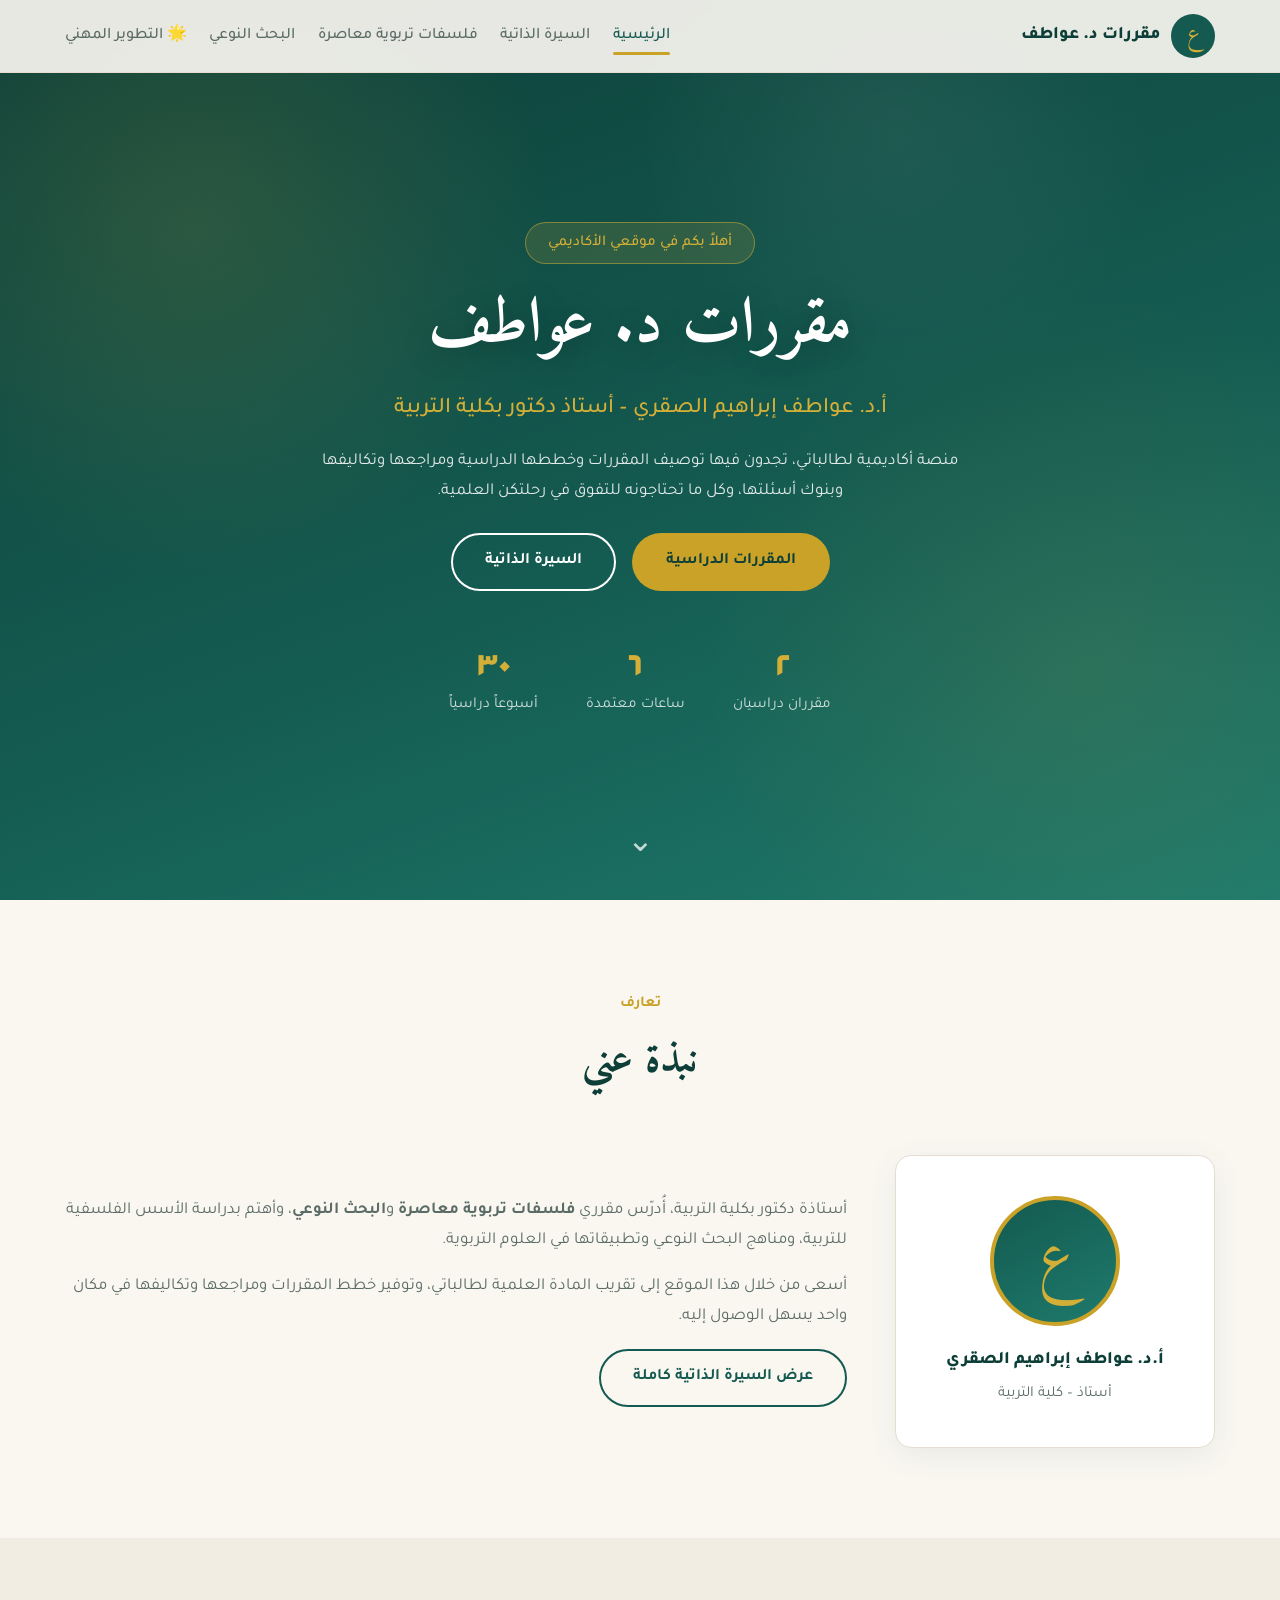
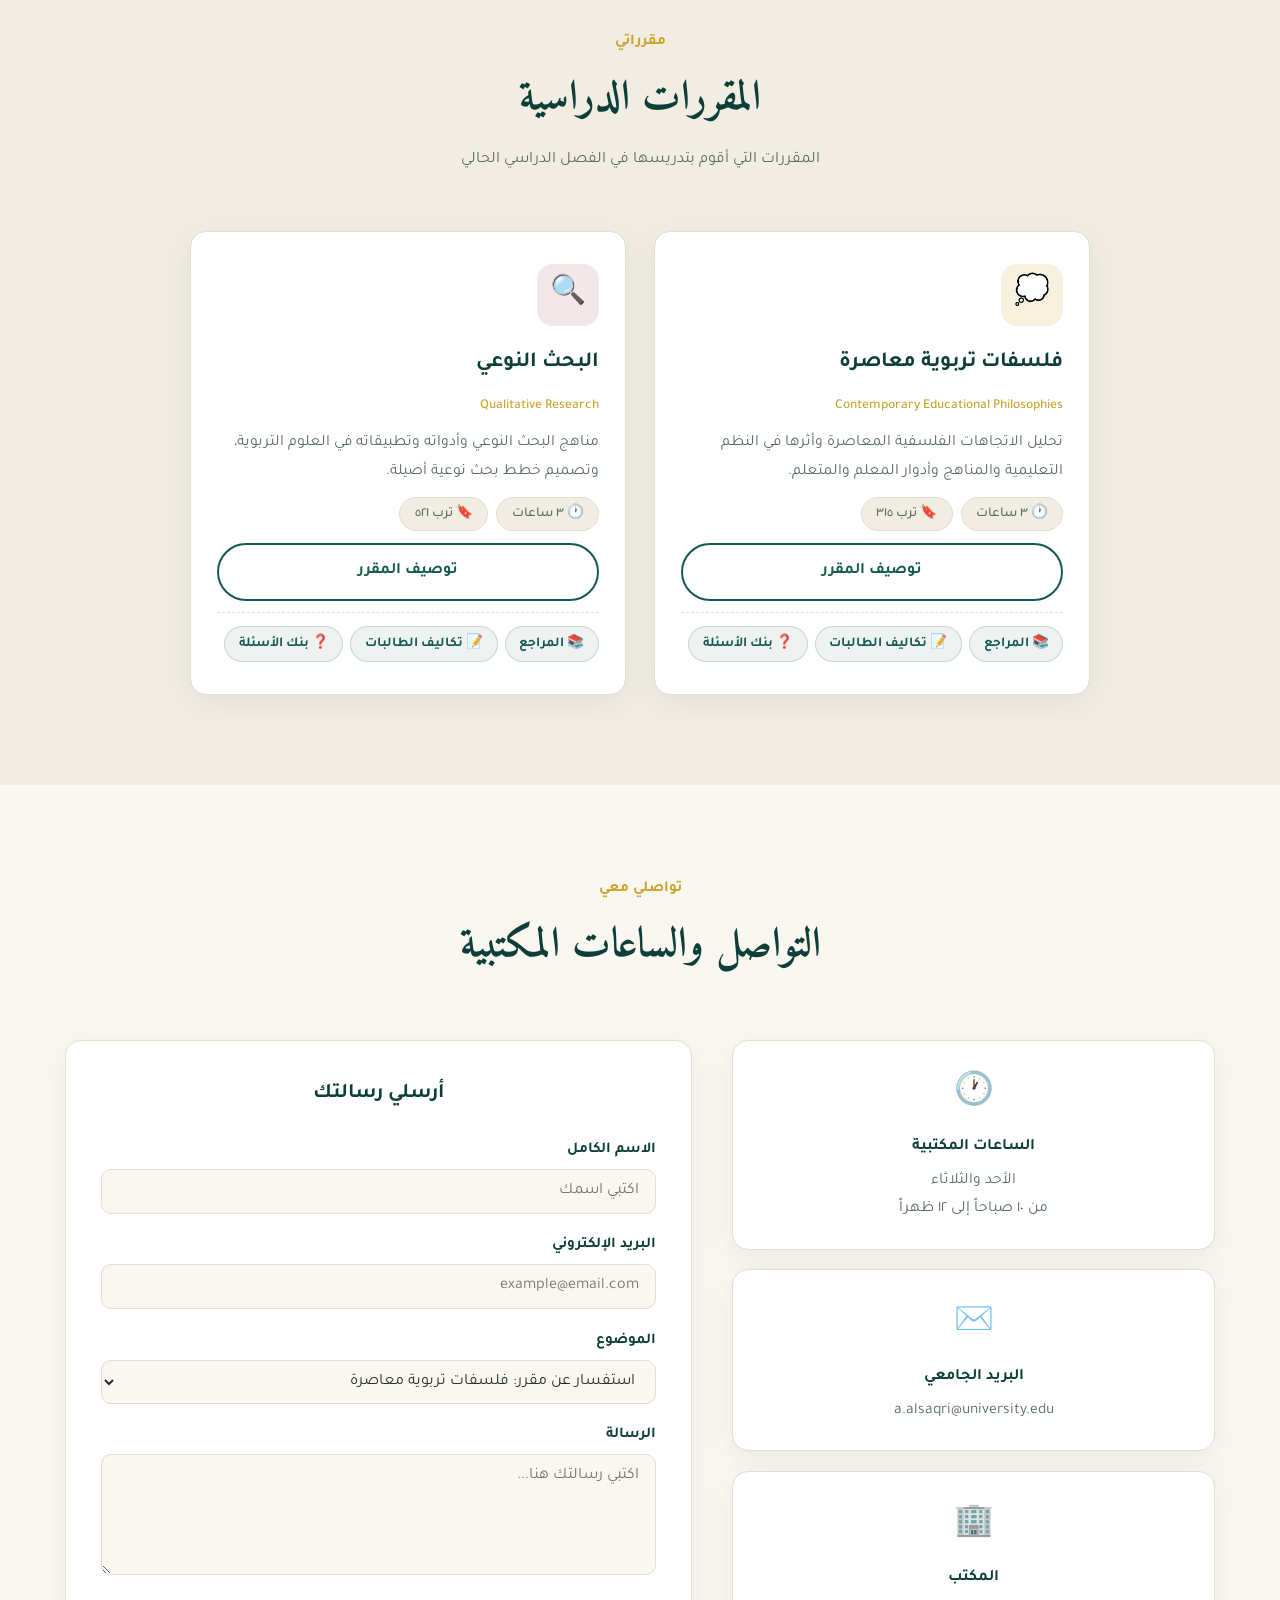
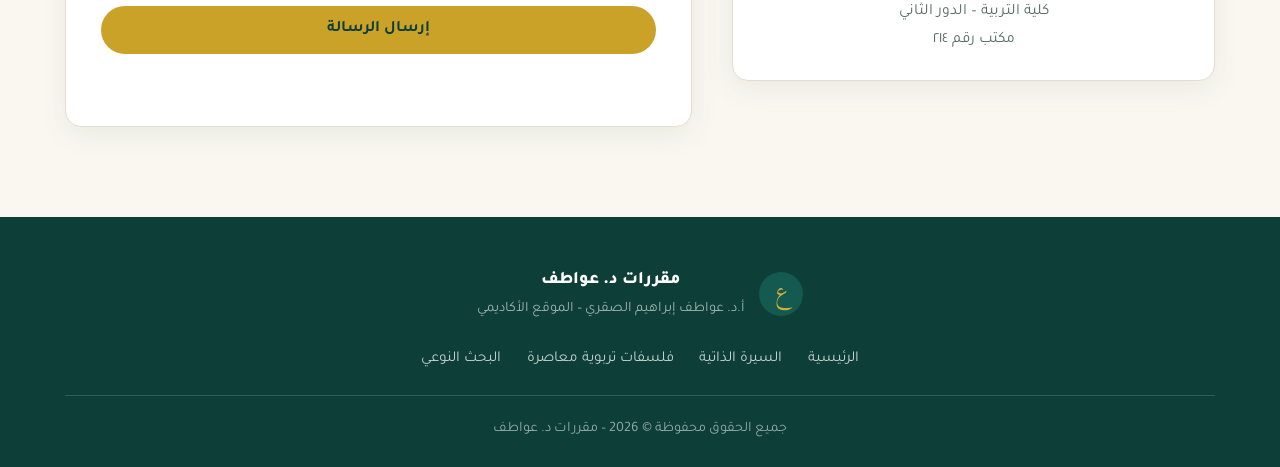
==== index.html @ 49cbda21 "Launch teacher professional development site" ====
<!DOCTYPE html>
<html lang="ar" dir="rtl">
<head>
  <meta charset="UTF-8" />
  <meta name="viewport" content="width=device-width, initial-scale=1.0" />
  <title>مقررات د. عواطف | الرئيسية</title>
  <meta name="description" content="موقع مقررات د. عواطف إبراهيم الصقري – فلسفات تربوية معاصرة والبحث النوعي: التوصيف، المراجع، تكاليف الطالبات، وبنوك الأسئلة." />
  <link rel="icon" href="data:image/svg+xml,<svg xmlns='http://www.w3.org/2000/svg' viewBox='0 0 100 100'><circle cx='50' cy='50' r='48' fill='%23145a50'/><text x='50' y='68' font-size='52' text-anchor='middle' fill='%23d4af37' font-family='serif'>ع</text></svg>" />
  <link rel="preconnect" href="https://fonts.googleapis.com" />
  <link rel="preconnect" href="https://fonts.gstatic.com" crossorigin />
  <link href="https://fonts.googleapis.com/css2?family=Tajawal:wght@400;500;700;800&family=Amiri:wght@700&display=swap" rel="stylesheet" />
  <link rel="stylesheet" href="css/style.css" />
</head>
<body>

  <!-- ===== شريط التنقل ===== -->
  <header class="navbar" id="navbar">
    <div class="container nav-inner">
      <a href="index.html" class="brand">
        <span class="brand-mark">ع</span>
        <span class="brand-text">مقررات د. عواطف</span>
      </a>
      <nav class="nav-links" id="navLinks">
        <a href="index.html" class="nav-link active">الرئيسية</a>
        <a href="cv.html" class="nav-link">السيرة الذاتية</a>
        <a href="philo.html" class="nav-link">فلسفات تربوية معاصرة</a>
        <a href="qual.html" class="nav-link">البحث النوعي</a>
        <a href="tadweer.html" class="nav-link">🌟 التطوير المهني</a>
      </nav>
      <button class="menu-toggle" id="menuToggle" aria-label="فتح القائمة">
        <span></span><span></span><span></span>
      </button>
    </div>
  </header>

  <!-- ===== الواجهة الرئيسية ===== -->
  <section class="hero" id="home">
    <div class="hero-pattern"></div>
    <div class="container hero-inner">
      <p class="hero-badge reveal">أهلاً بكم في موقعي الأكاديمي</p>
      <h1 class="hero-title reveal">مقررات د. عواطف</h1>
      <p class="hero-subtitle reveal">أ.د. عواطف إبراهيم الصقري – أستاذ دكتور بكلية التربية</p>
      <p class="hero-desc reveal">
        منصة أكاديمية لطالباتي، تجدون فيها توصيف المقررات وخططها الدراسية
        ومراجعها وتكاليفها وبنوك أسئلتها، وكل ما تحتاجونه للتفوق في رحلتكن العلمية.
      </p>
      <div class="hero-actions reveal">
        <a href="#courses" class="btn btn-primary">المقررات الدراسية</a>
        <a href="cv.html" class="btn btn-outline">السيرة الذاتية</a>
      </div>
      <div class="hero-stats reveal">
        <div class="stat"><span class="stat-num">٢</span><span class="stat-label">مقرران دراسيان</span></div>
        <div class="stat"><span class="stat-num">٦</span><span class="stat-label">ساعات معتمدة</span></div>
        <div class="stat"><span class="stat-num">٣٠</span><span class="stat-label">أسبوعاً دراسياً</span></div>
      </div>
    </div>
    <a href="#about" class="scroll-down" aria-label="انتقل للأسفل">⌄</a>
  </section>

  <!-- ===== نبذة مختصرة ===== -->
  <section class="section" id="about">
    <div class="container">
      <div class="section-head reveal">
        <span class="section-kicker">تعارف</span>
        <h2 class="section-title">نبذة عني</h2>
      </div>
      <div class="about-grid">
        <div class="about-avatar reveal">
          <div class="avatar-circle">ع</div>
          <div class="avatar-name">أ.د. عواطف إبراهيم الصقري</div>
          <div class="avatar-role">أستاذ – كلية التربية</div>
        </div>
        <div class="about-text reveal">
          <p>
            أستاذة دكتور بكلية التربية، أُدرّس مقرري <strong>فلسفات تربوية معاصرة</strong>
            و<strong>البحث النوعي</strong>، وأهتم بدراسة الأسس الفلسفية للتربية،
            ومناهج البحث النوعي وتطبيقاتها في العلوم التربوية.
          </p>
          <p>
            أسعى من خلال هذا الموقع إلى تقريب المادة العلمية لطالباتي،
            وتوفير خطط المقررات ومراجعها وتكاليفها في مكان واحد يسهل الوصول إليه.
          </p>
          <a href="cv.html" class="btn btn-teal">عرض السيرة الذاتية كاملة</a>
        </div>
      </div>
    </div>
  </section>

  <!-- ===== المقررات ===== -->
  <section class="section section-alt" id="courses">
    <div class="container">
      <div class="section-head reveal">
        <span class="section-kicker">مقرراتي</span>
        <h2 class="section-title">المقررات الدراسية</h2>
        <p class="section-sub">المقررات التي أقوم بتدريسها في الفصل الدراسي الحالي</p>
      </div>

      <div class="courses-grid">
        <article class="course-card reveal">
          <div class="course-icon icon-gold">💭</div>
          <h3 class="course-name">فلسفات تربوية معاصرة</h3>
          <p class="course-name-en">Contemporary Educational Philosophies</p>
          <p class="course-brief">تحليل الاتجاهات الفلسفية المعاصرة وأثرها في النظم التعليمية والمناهج وأدوار المعلم والمتعلم.</p>
          <div class="course-chips">
            <span class="meta-chip">🕐 ٣ ساعات</span>
            <span class="meta-chip">🔖 ترب ٣١٥</span>
          </div>
          <a href="philo.html" class="btn btn-teal btn-block">توصيف المقرر</a>
          <div class="card-links">
            <a class="mini-link" href="philo-references.html">📚 المراجع</a>
            <a class="mini-link" href="philo-assignments.html">📝 تكاليف الطالبات</a>
            <a class="mini-link" href="philo-questions.html">❓ بنك الأسئلة</a>
          </div>
        </article>

        <article class="course-card reveal">
          <div class="course-icon icon-rose">🔍</div>
          <h3 class="course-name">البحث النوعي</h3>
          <p class="course-name-en">Qualitative Research</p>
          <p class="course-brief">مناهج البحث النوعي وأدواته وتطبيقاته في العلوم التربوية، وتصميم خطط بحث نوعية أصيلة.</p>
          <div class="course-chips">
            <span class="meta-chip">🕐 ٣ ساعات</span>
            <span class="meta-chip">🔖 ترب ٥٢١</span>
          </div>
          <a href="qual.html" class="btn btn-teal btn-block">توصيف المقرر</a>
          <div class="card-links">
            <a class="mini-link" href="qual-references.html">📚 المراجع</a>
            <a class="mini-link" href="qual-assignments.html">📝 تكاليف الطالبات</a>
            <a class="mini-link" href="qual-questions.html">❓ بنك الأسئلة</a>
          </div>
        </article>
      </div>
    </div>
  </section>

  <!-- ===== التواصل والساعات المكتبية ===== -->
  <section class="section" id="contact">
    <div class="container">
      <div class="section-head reveal">
        <span class="section-kicker">تواصلي معي</span>
        <h2 class="section-title">التواصل والساعات المكتبية</h2>
      </div>
      <div class="contact-grid">
        <!-- عدّلي بيانات التواصل من هنا -->
        <div class="contact-cards reveal">
          <div class="contact-card">
            <span class="contact-icon">🕐</span>
            <h4>الساعات المكتبية</h4>
            <p>الأحد والثلاثاء<br />من ١٠ صباحاً إلى ١٢ ظهراً</p>
          </div>
          <div class="contact-card">
            <span class="contact-icon">✉️</span>
            <h4>البريد الجامعي</h4>
            <p dir="ltr">a.alsaqri@university.edu</p>
          </div>
          <div class="contact-card">
            <span class="contact-icon">🏢</span>
            <h4>المكتب</h4>
            <p>كلية التربية – الدور الثاني<br />مكتب رقم ٢١٤</p>
          </div>
        </div>

        <form class="contact-form reveal" id="contactForm">
          <h3 class="form-title">أرسلي رسالتك</h3>
          <div class="form-row">
            <label for="name">الاسم الكامل</label>
            <input type="text" id="name" name="name" placeholder="اكتبي اسمك" required />
          </div>
          <div class="form-row">
            <label for="email">البريد الإلكتروني</label>
            <input type="email" id="email" name="email" placeholder="example@email.com" required />
          </div>
          <div class="form-row">
            <label for="subject">الموضوع</label>
            <select id="subject" name="subject">
              <option>استفسار عن مقرر: فلسفات تربوية معاصرة</option>
              <option>استفسار عن مقرر: البحث النوعي</option>
              <option>طلب موعد في الساعات المكتبية</option>
              <option>أخرى</option>
            </select>
          </div>
          <div class="form-row">
            <label for="message">الرسالة</label>
            <textarea id="message" name="message" rows="5" placeholder="اكتبي رسالتك هنا..." required></textarea>
          </div>
          <button type="submit" class="btn btn-primary btn-block">إرسال الرسالة</button>
          <p class="form-note" id="formNote"></p>
        </form>
      </div>
    </div>
  </section>

  <!-- ===== التذييل ===== -->
  <footer class="footer">
    <div class="container footer-inner">
      <div class="footer-brand">
        <span class="brand-mark">ع</span>
        <div>
          <p class="footer-name">مقررات د. عواطف</p>
          <p class="footer-role">أ.د. عواطف إبراهيم الصقري – الموقع الأكاديمي</p>
        </div>
      </div>
      <nav class="footer-links">
        <a href="index.html">الرئيسية</a>
        <a href="cv.html">السيرة الذاتية</a>
        <a href="philo.html">فلسفات تربوية معاصرة</a>
        <a href="qual.html">البحث النوعي</a>
      </nav>
      <p class="footer-copy">جميع الحقوق محفوظة © <span id="year"></span> – مقررات د. عواطف</p>
    </div>
  </footer>

  <button class="back-to-top" id="backToTop" aria-label="العودة للأعلى">↑</button>

  <script src="js/script.js"></script>
</body>
</html>
---- css/style.css ----
/* ============================================================
   موقع مقررات د. عواطف
   ============================================================ */

:root {
  --primary: #145a50;
  --primary-dark: #0d3f38;
  --primary-light: #1e7a6c;
  --gold: #c9a227;
  --gold-light: #d4af37;
  --rose: #9b3d54;
  --bg: #faf7f1;
  --bg-alt: #f2ede3;
  --card: #ffffff;
  --ink: #22302c;
  --muted: #5b6b66;
  --border: #e5ddd0;
  --shadow: 0 8px 30px rgba(20, 90, 80, 0.08);
  --shadow-lg: 0 16px 45px rgba(20, 90, 80, 0.14);
  --radius: 16px;
  --radius-sm: 10px;
  --transition: 0.3s ease;
}

* { margin: 0; padding: 0; box-sizing: border-box; }

html { scroll-behavior: smooth; }

body {
  font-family: "Tajawal", "Segoe UI", Tahoma, sans-serif;
  background: var(--bg);
  color: var(--ink);
  line-height: 1.8;
  overflow-x: hidden;
}

.container { width: min(1150px, 92%); margin-inline: auto; }

section { scroll-margin-top: 90px; }

/* ============ الأزرار ============ */
.btn {
  display: inline-block;
  padding: 0.8rem 2rem;
  border-radius: 50px;
  font-family: inherit;
  font-size: 1rem;
  font-weight: 700;
  text-decoration: none;
  cursor: pointer;
  border: 2px solid transparent;
  transition: var(--transition);
}

.btn-primary { background: var(--gold); color: var(--primary-dark); }
.btn-primary:hover {
  background: var(--gold-light);
  transform: translateY(-3px);
  box-shadow: 0 10px 25px rgba(201, 162, 39, 0.35);
}

.btn-outline { background: transparent; border-color: currentColor; color: #fff; }
.btn-outline:hover { background: rgba(255, 255, 255, 0.12); transform: translateY(-3px); }

.btn-block { display: block; width: 100%; text-align: center; }

.btn-teal {
  color: var(--primary);
  border-color: var(--primary);
  background: transparent;
}
.btn-teal:hover { background: var(--primary); color: #fff; transform: translateY(-3px); }

/* ============ شريط التنقل ============ */
.navbar {
  position: fixed;
  top: 0; right: 0; left: 0;
  z-index: 100;
  background: rgba(250, 247, 241, 0.92);
  backdrop-filter: blur(12px);
  -webkit-backdrop-filter: blur(12px);
  border-bottom: 1px solid var(--border);
  transition: var(--transition);
}

.navbar.scrolled { box-shadow: 0 4px 20px rgba(20, 90, 80, 0.1); }

.nav-inner {
  display: flex;
  align-items: center;
  justify-content: space-between;
  height: 72px;
}

.brand { display: flex; align-items: center; gap: 0.7rem; text-decoration: none; }

.brand-mark {
  display: inline-flex;
  align-items: center;
  justify-content: center;
  width: 44px; height: 44px;
  border-radius: 50%;
  background: var(--primary);
  color: var(--gold-light);
  font-family: "Amiri", serif;
  font-size: 1.5rem;
  flex-shrink: 0;
}

.brand-text { font-weight: 800; font-size: 1.1rem; color: var(--primary-dark); }

.nav-links { display: flex; gap: 1.4rem; }

.nav-link {
  text-decoration: none;
  color: var(--muted);
  font-weight: 500;
  position: relative;
  padding: 0.3rem 0;
  transition: var(--transition);
  white-space: nowrap;
}

.nav-link::after {
  content: "";
  position: absolute;
  bottom: 0; right: 0;
  width: 0; height: 3px;
  border-radius: 3px;
  background: var(--gold);
  transition: var(--transition);
}

.nav-link:hover, .nav-link.active { color: var(--primary); }
.nav-link:hover::after, .nav-link.active::after { width: 100%; }

.menu-toggle {
  display: none;
  flex-direction: column;
  gap: 5px;
  background: none;
  border: none;
  cursor: pointer;
  padding: 6px;
}

.menu-toggle span {
  display: block;
  width: 26px; height: 3px;
  border-radius: 3px;
  background: var(--primary);
  transition: var(--transition);
}

.menu-toggle.open span:nth-child(1) { transform: translateY(8px) rotate(45deg); }
.menu-toggle.open span:nth-child(2) { opacity: 0; }
.menu-toggle.open span:nth-child(3) { transform: translateY(-8px) rotate(-45deg); }

/* ============ الواجهة الرئيسية ============ */
.hero {
  position: relative;
  min-height: 100vh;
  display: flex;
  align-items: center;
  justify-content: center;
  text-align: center;
  background: linear-gradient(160deg, var(--primary-dark) 0%, var(--primary) 55%, var(--primary-light) 100%);
  color: #fff;
  padding: 120px 0 80px;
  overflow: hidden;
}

.hero-pattern {
  position: absolute;
  inset: 0;
  background-image:
    radial-gradient(circle at 15% 25%, rgba(212, 175, 55, 0.14) 0, transparent 28%),
    radial-gradient(circle at 85% 75%, rgba(212, 175, 55, 0.1) 0, transparent 30%),
    radial-gradient(circle at 70% 15%, rgba(255, 255, 255, 0.06) 0, transparent 22%);
  pointer-events: none;
}

.hero-inner {
  position: relative;
  z-index: 1;
  display: flex;
  flex-direction: column;
  align-items: center;
  gap: 1.1rem;
}

.hero-badge {
  background: rgba(212, 175, 55, 0.15);
  border: 1px solid rgba(212, 175, 55, 0.5);
  color: var(--gold-light);
  padding: 0.4rem 1.4rem;
  border-radius: 50px;
  font-size: 0.95rem;
  font-weight: 500;
}

.hero-title {
  font-family: "Amiri", serif;
  font-size: clamp(2.2rem, 6vw, 4rem);
  line-height: 1.4;
  text-shadow: 0 4px 30px rgba(0, 0, 0, 0.25);
}

.hero-subtitle {
  font-size: clamp(1.05rem, 2.5vw, 1.4rem);
  color: var(--gold-light);
  font-weight: 500;
}

.hero-desc {
  max-width: 640px;
  color: rgba(255, 255, 255, 0.88);
  font-size: 1.05rem;
}

.hero-actions {
  display: flex;
  gap: 1rem;
  flex-wrap: wrap;
  justify-content: center;
  margin-top: 0.5rem;
}

.hero-stats {
  display: flex;
  gap: 3rem;
  margin-top: 2.5rem;
  flex-wrap: wrap;
  justify-content: center;
}

.stat { display: flex; flex-direction: column; align-items: center; }

.stat-num {
  font-size: 2.2rem;
  font-weight: 800;
  color: var(--gold-light);
  line-height: 1.2;
}

.stat-label { color: rgba(255, 255, 255, 0.8); font-size: 0.95rem; }

.scroll-down {
  position: absolute;
  bottom: 24px;
  right: 50%;
  transform: translateX(50%);
  color: rgba(255, 255, 255, 0.75);
  font-size: 2rem;
  text-decoration: none;
  animation: bounce 2s infinite;
}

@keyframes bounce {
  0%, 100% { transform: translateX(50%) translateY(0); }
  50% { transform: translateX(50%) translateY(10px); }
}

/* ============ ترويسة الصفحات الداخلية ============ */
.page-hero {
  position: relative;
  background: linear-gradient(160deg, var(--primary-dark) 0%, var(--primary) 60%, var(--primary-light) 100%);
  color: #fff;
  padding: 140px 0 60px;
  overflow: hidden;
}

.page-hero::before {
  content: "";
  position: absolute;
  inset: 0;
  background-image:
    radial-gradient(circle at 12% 30%, rgba(212, 175, 55, 0.15) 0, transparent 30%),
    radial-gradient(circle at 88% 70%, rgba(255, 255, 255, 0.06) 0, transparent 25%);
  pointer-events: none;
}

.page-hero .container { position: relative; z-index: 1; }

.breadcrumb {
  color: rgba(255, 255, 255, 0.7);
  font-size: 0.95rem;
  margin-bottom: 0.8rem;
}

.breadcrumb a { color: var(--gold-light); text-decoration: none; }
.breadcrumb a:hover { text-decoration: underline; }

.page-hero h1 {
  font-family: "Amiri", serif;
  font-size: clamp(1.8rem, 4vw, 2.7rem);
  margin-bottom: 0.5rem;
}

.page-hero .lead { color: rgba(255, 255, 255, 0.88); max-width: 760px; }

/* ============ الأقسام العامة ============ */
.section { padding: 90px 0; }
.section-alt { background: var(--bg-alt); }

.section-head { text-align: center; max-width: 700px; margin: 0 auto 3.5rem; }

.section-kicker {
  display: inline-block;
  color: var(--gold);
  font-weight: 700;
  font-size: 0.95rem;
  margin-bottom: 0.4rem;
}

.section-title {
  font-family: "Amiri", serif;
  font-size: clamp(1.8rem, 4vw, 2.6rem);
  color: var(--primary-dark);
}

.section-sub { color: var(--muted); margin-top: 0.6rem; }

/* ============ نبذة ============ */
.about-grid {
  display: grid;
  grid-template-columns: 320px 1fr;
  gap: 3rem;
  align-items: center;
}

.about-avatar {
  text-align: center;
  background: var(--card);
  border: 1px solid var(--border);
  border-radius: var(--radius);
  padding: 2.5rem 1.5rem;
  box-shadow: var(--shadow);
}

.avatar-circle {
  width: 130px; height: 130px;
  margin: 0 auto 1.2rem;
  border-radius: 50%;
  background: linear-gradient(150deg, var(--primary), var(--primary-light));
  color: var(--gold-light);
  font-family: "Amiri", serif;
  font-size: 4rem;
  display: flex;
  align-items: center;
  justify-content: center;
  border: 4px solid var(--gold);
}

.avatar-name { font-weight: 800; color: var(--primary-dark); font-size: 1.1rem; }
.avatar-role { color: var(--muted); font-size: 0.95rem; margin-top: 0.2rem; }

.about-text p { color: var(--muted); margin-bottom: 1rem; font-size: 1.05rem; }

.about-list { list-style: none; margin-top: 1rem; }

.about-list li {
  position: relative;
  padding-right: 1.8rem;
  margin-bottom: 0.6rem;
  font-weight: 500;
}

.about-list li::before {
  content: "✓";
  position: absolute;
  right: 0; top: 0;
  color: var(--gold);
  font-weight: 800;
}

/* ============ بطاقات المقررات ============ */
.courses-grid {
  display: grid;
  grid-template-columns: repeat(2, 1fr);
  gap: 1.8rem;
  max-width: 900px;
  margin-inline: auto;
}

.course-card {
  background: var(--card);
  border: 1px solid var(--border);
  border-radius: var(--radius);
  padding: 2rem 1.6rem;
  box-shadow: var(--shadow);
  display: flex;
  flex-direction: column;
  gap: 0.7rem;
  transition: var(--transition);
}

.course-card:hover {
  transform: translateY(-8px);
  box-shadow: var(--shadow-lg);
  border-color: var(--gold);
}

.course-icon {
  width: 62px; height: 62px;
  border-radius: 16px;
  display: flex;
  align-items: center;
  justify-content: center;
  font-size: 1.8rem;
  margin-bottom: 0.4rem;
}

.icon-teal { background: rgba(20, 90, 80, 0.12); }
.icon-gold { background: rgba(201, 162, 39, 0.15); }
.icon-rose { background: rgba(155, 61, 84, 0.12); }

.course-name { font-size: 1.35rem; color: var(--primary-dark); }

.course-name-en {
  color: var(--gold);
  font-size: 0.85rem;
  font-weight: 500;
  direction: ltr;
  text-align: right;
}

.course-brief { color: var(--muted); font-size: 0.98rem; flex-grow: 1; }

.course-chips { display: flex; gap: 0.5rem; flex-wrap: wrap; }

.meta-chip {
  background: var(--bg-alt);
  border: 1px solid var(--border);
  color: var(--muted);
  border-radius: 50px;
  padding: 0.25rem 0.9rem;
  font-size: 0.85rem;
  font-weight: 500;
}

.card-links {
  display: flex;
  flex-wrap: wrap;
  gap: 0.45rem;
  padding-top: 0.8rem;
  border-top: 1px dashed var(--border);
}

.mini-link {
  font-size: 0.85rem;
  font-weight: 700;
  color: var(--primary);
  text-decoration: none;
  background: rgba(20, 90, 80, 0.07);
  border: 1px solid rgba(20, 90, 80, 0.18);
  padding: 0.3rem 0.85rem;
  border-radius: 50px;
  transition: var(--transition);
}

.mini-link:hover { background: var(--primary); color: #fff; }

/* ============ التنقل الفرعي لصفحات المقرر ============ */
.subnav {
  display: flex;
  gap: 0.6rem;
  flex-wrap: wrap;
  justify-content: center;
  margin-bottom: 2.8rem;
}

.subnav-link {
  font-weight: 700;
  font-size: 0.98rem;
  color: var(--muted);
  text-decoration: none;
  background: var(--card);
  border: 2px solid var(--border);
  border-radius: 50px;
  padding: 0.6rem 1.4rem;
  transition: var(--transition);
}

.subnav-link:hover { border-color: var(--primary-light); color: var(--primary); }

.subnav-link.active {
  background: var(--primary);
  border-color: var(--primary);
  color: #fff;
  box-shadow: 0 8px 20px rgba(20, 90, 80, 0.25);
}

/* ============ محتوى الصفحات ============ */
.content-card {
  background: var(--card);
  border: 1px solid var(--border);
  border-radius: var(--radius);
  box-shadow: var(--shadow);
  padding: 2.5rem;
  margin-bottom: 2rem;
}

.course-desc {
  color: var(--muted);
  font-size: 1.05rem;
  background: var(--bg);
  border-right: 4px solid var(--gold);
  border-radius: var(--radius-sm);
  padding: 1.2rem 1.5rem;
  margin-bottom: 2rem;
}

.course-subhead {
  font-size: 1.25rem;
  color: var(--primary);
  margin: 2.2rem 0 1rem;
  padding-bottom: 0.5rem;
  border-bottom: 2px solid var(--border);
}

.course-subhead:first-child { margin-top: 0; }

.objectives-intro { color: var(--muted); margin-bottom: 0.6rem; }

.objectives-list { padding-right: 1.6rem; color: var(--ink); }
.objectives-list li { margin-bottom: 0.5rem; }
.objectives-list li::marker { color: var(--gold); font-weight: 800; }

/* ============ جدول بيانات التوصيف ============ */
.spec-table {
  width: 100%;
  border-collapse: collapse;
  margin-bottom: 0.5rem;
}

.spec-table th, .spec-table td {
  padding: 0.85rem 1.1rem;
  border: 1px solid var(--border);
  text-align: right;
  font-size: 0.98rem;
}

.spec-table th {
  background: var(--primary);
  color: #fff;
  width: 230px;
  font-weight: 700;
}

.spec-table td { background: var(--card); color: var(--muted); font-weight: 500; }
.spec-table tr:nth-child(even) td { background: var(--bg); }

/* ============ الأسابيع (أكورديون) ============ */
.weeks-list { display: flex; flex-direction: column; gap: 0.7rem; }

.week-item {
  border: 1px solid var(--border);
  border-radius: var(--radius-sm);
  overflow: hidden;
  background: var(--card);
  transition: var(--transition);
}

.week-item:hover { border-color: var(--primary-light); }
.week-item.open { border-color: var(--gold); box-shadow: var(--shadow); }
.week-item.week-exam .week-head { background: rgba(201, 162, 39, 0.08); }

.week-head {
  width: 100%;
  display: flex;
  align-items: center;
  gap: 1rem;
  padding: 0.9rem 1.2rem;
  background: none;
  border: none;
  font-family: inherit;
  font-size: 1rem;
  font-weight: 700;
  color: var(--ink);
  text-align: right;
  cursor: pointer;
}

.week-num {
  flex-shrink: 0;
  width: 38px; height: 38px;
  border-radius: 50%;
  background: var(--primary);
  color: #fff;
  display: flex;
  align-items: center;
  justify-content: center;
  font-size: 0.95rem;
}

.week-exam .week-num { background: var(--gold); color: var(--primary-dark); }

.week-title { flex-grow: 1; }

.week-arrow {
  flex-shrink: 0;
  font-size: 1.3rem;
  color: var(--gold);
  transition: transform 0.3s ease;
  line-height: 1;
}

.week-item.open .week-arrow { transform: rotate(45deg); }

.week-body { max-height: 0; overflow: hidden; transition: max-height 0.4s ease; }
.week-item.open .week-body { max-height: 400px; }

.week-body p {
  padding: 0 1.2rem 1.1rem;
  padding-right: calc(1.2rem + 38px + 1rem);
  color: var(--muted);
  font-size: 0.97rem;
}

/* ============ توزيع الدرجات ============ */
.grades-grid { display: grid; grid-template-columns: repeat(2, 1fr); gap: 1.2rem; }

.grade-card {
  background: var(--bg);
  border: 1px solid var(--border);
  border-radius: var(--radius-sm);
  padding: 1.1rem 1.3rem;
}

.grade-info {
  display: flex;
  justify-content: space-between;
  align-items: center;
  margin-bottom: 0.7rem;
}

.grade-name { font-weight: 700; font-size: 0.98rem; }
.grade-value { color: var(--gold); font-weight: 800; }

.grade-bar { height: 10px; border-radius: 10px; background: var(--border); overflow: hidden; }

.grade-fill {
  height: 100%;
  width: 0;
  border-radius: 10px;
  background: linear-gradient(90deg, var(--primary), var(--primary-light));
  transition: width 1s ease;
}

.grade-card.in .grade-fill, .reveal.in .grade-fill { width: var(--w); }

/* ============ المراجع ============ */
.refs-list { display: grid; grid-template-columns: repeat(2, 1fr); gap: 1rem; }

.ref-card {
  display: flex;
  gap: 1rem;
  align-items: flex-start;
  background: var(--bg);
  border: 1px solid var(--border);
  border-radius: var(--radius-sm);
  padding: 1.1rem 1.3rem;
  transition: var(--transition);
}

.ref-card:hover {
  border-color: var(--gold);
  transform: translateY(-3px);
  box-shadow: var(--shadow);
}

.ref-icon { font-size: 1.6rem; flex-shrink: 0; }
.ref-card h4 { color: var(--primary-dark); font-size: 1rem; margin-bottom: 0.2rem; }
.ref-card p { color: var(--muted); font-size: 0.9rem; }
.ref-card p.ltr { direction: ltr; text-align: right; }

/* ============ السيرة الذاتية ============ */
.cv-card {
  background: var(--card);
  border: 1px solid var(--border);
  border-radius: var(--radius);
  box-shadow: var(--shadow);
  padding: 2.2rem;
  margin-bottom: 1.8rem;
}

.cv-card h3 {
  color: var(--primary-dark);
  font-size: 1.3rem;
  margin-bottom: 1.4rem;
  display: flex;
  align-items: center;
  gap: 0.6rem;
}

.timeline { position: relative; padding-right: 2.2rem; }

.timeline::before {
  content: "";
  position: absolute;
  right: 8px; top: 8px; bottom: 8px;
  width: 2px;
  background: var(--border);
}

.timeline-item { position: relative; padding-bottom: 1.6rem; }
.timeline-item:last-child { padding-bottom: 0; }

.timeline-item::before {
  content: "";
  position: absolute;
  right: -2.2rem;
  top: 7px;
  width: 18px; height: 18px;
  border-radius: 50%;
  background: var(--gold);
  border: 3px solid #fff;
  box-shadow: 0 0 0 2px var(--gold);
}

.timeline-date { color: var(--gold); font-weight: 700; font-size: 0.9rem; }
.timeline-item h4 { color: var(--primary-dark); font-size: 1.08rem; margin: 0.15rem 0; }
.timeline-item p { color: var(--muted); font-size: 0.96rem; }

.cv-tags { display: flex; flex-wrap: wrap; gap: 0.5rem; }

.cv-tag {
  background: rgba(20, 90, 80, 0.08);
  border: 1px solid rgba(20, 90, 80, 0.2);
  color: var(--primary);
  border-radius: 50px;
  padding: 0.3rem 1rem;
  font-size: 0.9rem;
  font-weight: 500;
}

/* ============ تكاليف الطالبات ============ */
.assign-card {
  background: var(--card);
  border: 1px solid var(--border);
  border-radius: var(--radius);
  box-shadow: var(--shadow);
  padding: 1.8rem 2rem;
  margin-bottom: 1.6rem;
  transition: var(--transition);
}

.assign-card:hover { border-color: var(--gold); box-shadow: var(--shadow-lg); }

.assign-head {
  display: flex;
  align-items: center;
  gap: 1rem;
  flex-wrap: wrap;
  margin-bottom: 0.8rem;
}

.assign-head h3 { color: var(--primary-dark); font-size: 1.2rem; flex-grow: 1; }

.assign-badge {
  background: var(--gold);
  color: var(--primary-dark);
  font-weight: 800;
  font-size: 0.88rem;
  border-radius: 50px;
  padding: 0.3rem 1rem;
  white-space: nowrap;
}

.assign-due { color: var(--rose); font-size: 0.9rem; font-weight: 700; white-space: nowrap; }

.assign-card > p { color: var(--muted); margin-bottom: 0.8rem; }

.assign-card h5 {
  color: var(--primary);
  font-size: 1rem;
  margin: 0.9rem 0 0.4rem;
}

.assign-card ul { padding-right: 1.4rem; color: var(--muted); }
.assign-card ul li { margin-bottom: 0.3rem; }
.assign-card ul li::marker { color: var(--gold); }

.note-box {
  background: rgba(201, 162, 39, 0.08);
  border-right: 4px solid var(--gold);
  border-radius: var(--radius-sm);
  padding: 1.3rem 1.6rem;
  margin-top: 1rem;
}

.note-box h4 { color: var(--primary-dark); margin-bottom: 0.5rem; }
.note-box ul { padding-right: 1.4rem; color: var(--muted); }
.note-box ul li { margin-bottom: 0.3rem; }

/* ============ بنك الأسئلة ============ */
.q-unit { margin-bottom: 2.8rem; }

.q-unit > h3 {
  font-family: "Amiri", serif;
  color: var(--primary-dark);
  font-size: 1.4rem;
  margin-bottom: 1.2rem;
  display: flex;
  align-items: center;
  gap: 0.6rem;
}

.q-card {
  background: var(--card);
  border: 1px solid var(--border);
  border-radius: var(--radius-sm);
  padding: 1.3rem 1.5rem;
  margin-bottom: 1rem;
  transition: var(--transition);
}

.q-card:hover { border-color: var(--primary-light); }

.q-pill {
  display: inline-block;
  font-size: 0.78rem;
  font-weight: 700;
  padding: 0.2rem 0.9rem;
  border-radius: 50px;
}

.pill-mcq { background: rgba(20, 90, 80, 0.12); color: var(--primary); }
.pill-tf { background: rgba(201, 162, 39, 0.18); color: #8a6d0b; }
.pill-essay { background: rgba(155, 61, 84, 0.12); color: var(--rose); }

.q-text { font-weight: 700; margin: 0.6rem 0; }

.q-options { padding-right: 1.8rem; color: var(--muted); list-style: none; }
.q-options li { margin-bottom: 0.25rem; }
.q-options li::before { content: "◦ "; color: var(--gold); font-weight: 800; }

.q-toggle {
  background: none;
  border: 1.5px solid var(--primary);
  color: var(--primary);
  border-radius: 50px;
  padding: 0.35rem 1.3rem;
  font-family: inherit;
  font-size: 0.9rem;
  font-weight: 700;
  cursor: pointer;
  margin-top: 0.7rem;
  transition: var(--transition);
}

.q-toggle:hover { background: var(--primary); color: #fff; }

.q-answer { max-height: 0; overflow: hidden; transition: max-height 0.35s ease; }
.q-answer.open { max-height: 400px; }

.q-answer p {
  padding-top: 0.8rem;
  color: var(--primary-dark);
  font-weight: 500;
  border-top: 1px dashed var(--border);
  margin-top: 0.8rem;
}

.q-answer .ans-label { color: var(--gold); font-weight: 800; }

/* ============ التواصل ============ */
.contact-grid {
  display: grid;
  grid-template-columns: 1fr 1.3fr;
  gap: 2.5rem;
  align-items: start;
}

.contact-cards { display: flex; flex-direction: column; gap: 1.2rem; }

.contact-card {
  background: var(--card);
  border: 1px solid var(--border);
  border-radius: var(--radius);
  padding: 1.6rem;
  text-align: center;
  box-shadow: var(--shadow);
  transition: var(--transition);
}

.contact-card:hover { transform: translateY(-5px); border-color: var(--gold); }

.contact-icon { font-size: 2rem; display: block; margin-bottom: 0.6rem; }
.contact-card h4 { color: var(--primary-dark); margin-bottom: 0.3rem; }
.contact-card p { color: var(--muted); font-size: 0.98rem; }

.contact-form {
  background: var(--card);
  border: 1px solid var(--border);
  border-radius: var(--radius);
  padding: 2.2rem;
  box-shadow: var(--shadow);
}

.form-title { color: var(--primary-dark); font-size: 1.3rem; margin-bottom: 1.4rem; text-align: center; }
.form-row { margin-bottom: 1.1rem; }

.form-row label {
  display: block;
  font-weight: 700;
  font-size: 0.95rem;
  margin-bottom: 0.35rem;
  color: var(--primary-dark);
}

.form-row input,
.form-row select,
.form-row textarea {
  width: 100%;
  font-family: inherit;
  font-size: 1rem;
  padding: 0.75rem 1rem;
  border: 1.5px solid var(--border);
  border-radius: var(--radius-sm);
  background: var(--bg);
  color: var(--ink);
  transition: var(--transition);
}

.form-row input:focus,
.form-row select:focus,
.form-row textarea:focus {
  outline: none;
  border-color: var(--primary);
  box-shadow: 0 0 0 3px rgba(20, 90, 80, 0.12);
}

.form-row textarea { resize: vertical; }

.form-note {
  text-align: center;
  color: var(--primary);
  font-weight: 500;
  margin-top: 0.8rem;
  min-height: 1.5rem;
}

/* ============ التذييل ============ */
.footer {
  background: var(--primary-dark);
  color: rgba(255, 255, 255, 0.85);
  padding: 3rem 0 1.5rem;
}

.footer-inner {
  display: flex;
  flex-direction: column;
  align-items: center;
  gap: 1.4rem;
  text-align: center;
}

.footer-brand { display: flex; align-items: center; gap: 0.9rem; }
.footer-name { font-weight: 800; font-size: 1.1rem; color: #fff; }
.footer-role { font-size: 0.9rem; color: rgba(255, 255, 255, 0.6); }

.footer-links {
  display: flex;
  gap: 1.6rem;
  flex-wrap: wrap;
  justify-content: center;
}

.footer-links a {
  color: rgba(255, 255, 255, 0.75);
  text-decoration: none;
  font-size: 0.95rem;
  transition: var(--transition);
}

.footer-links a:hover { color: var(--gold-light); }

.footer-copy {
  border-top: 1px solid rgba(255, 255, 255, 0.15);
  padding-top: 1.3rem;
  width: 100%;
  font-size: 0.9rem;
  color: rgba(255, 255, 255, 0.55);
}

/* ============ زر العودة للأعلى ============ */
.back-to-top {
  position: fixed;
  bottom: 26px; left: 26px;
  width: 48px; height: 48px;
  border-radius: 50%;
  border: none;
  background: var(--primary);
  color: #fff;
  font-size: 1.3rem;
  cursor: pointer;
  box-shadow: var(--shadow-lg);
  opacity: 0;
  visibility: hidden;
  transform: translateY(15px);
  transition: var(--transition);
  z-index: 90;
}

.back-to-top.show { opacity: 1; visibility: visible; transform: translateY(0); }
.back-to-top:hover { background: var(--gold); color: var(--primary-dark); }

/* ============ حركات الظهور ============ */
.reveal {
  opacity: 0;
  transform: translateY(28px);
  transition: opacity 0.7s ease, transform 0.7s ease;
}

.reveal.in { opacity: 1; transform: translateY(0); }

/* ============ التجاوب ============ */
@media (max-width: 980px) {
  .about-grid { grid-template-columns: 1fr; }
  .about-avatar { max-width: 380px; margin: 0 auto; }
  .contact-grid { grid-template-columns: 1fr; }
}

@media (max-width: 720px) {
  .nav-links {
    position: fixed;
    top: 72px; right: 0; left: 0;
    flex-direction: column;
    background: var(--card);
    border-bottom: 1px solid var(--border);
    padding: 1rem 5%;
    gap: 0.4rem;
    transform: translateY(-130%);
    transition: transform 0.35s ease;
    box-shadow: var(--shadow-lg);
  }

  .nav-links.open { transform: translateY(0); }
  .nav-link { display: block; padding: 0.6rem 0; }
  .menu-toggle { display: flex; }

  .courses-grid { grid-template-columns: 1fr; }
  .grades-grid { grid-template-columns: 1fr; }
  .refs-list { grid-template-columns: 1fr; }
  .content-card { padding: 1.4rem; }
  .subnav-link { font-size: 0.88rem; padding: 0.5rem 1rem; }
  .spec-table th { width: 130px; }
  .week-body p { padding-right: 1.2rem; }
  .hero-stats { gap: 1.8rem; }
  .section { padding: 64px 0; }
  .assign-head { flex-direction: column; align-items: flex-start; gap: 0.4rem; }
}
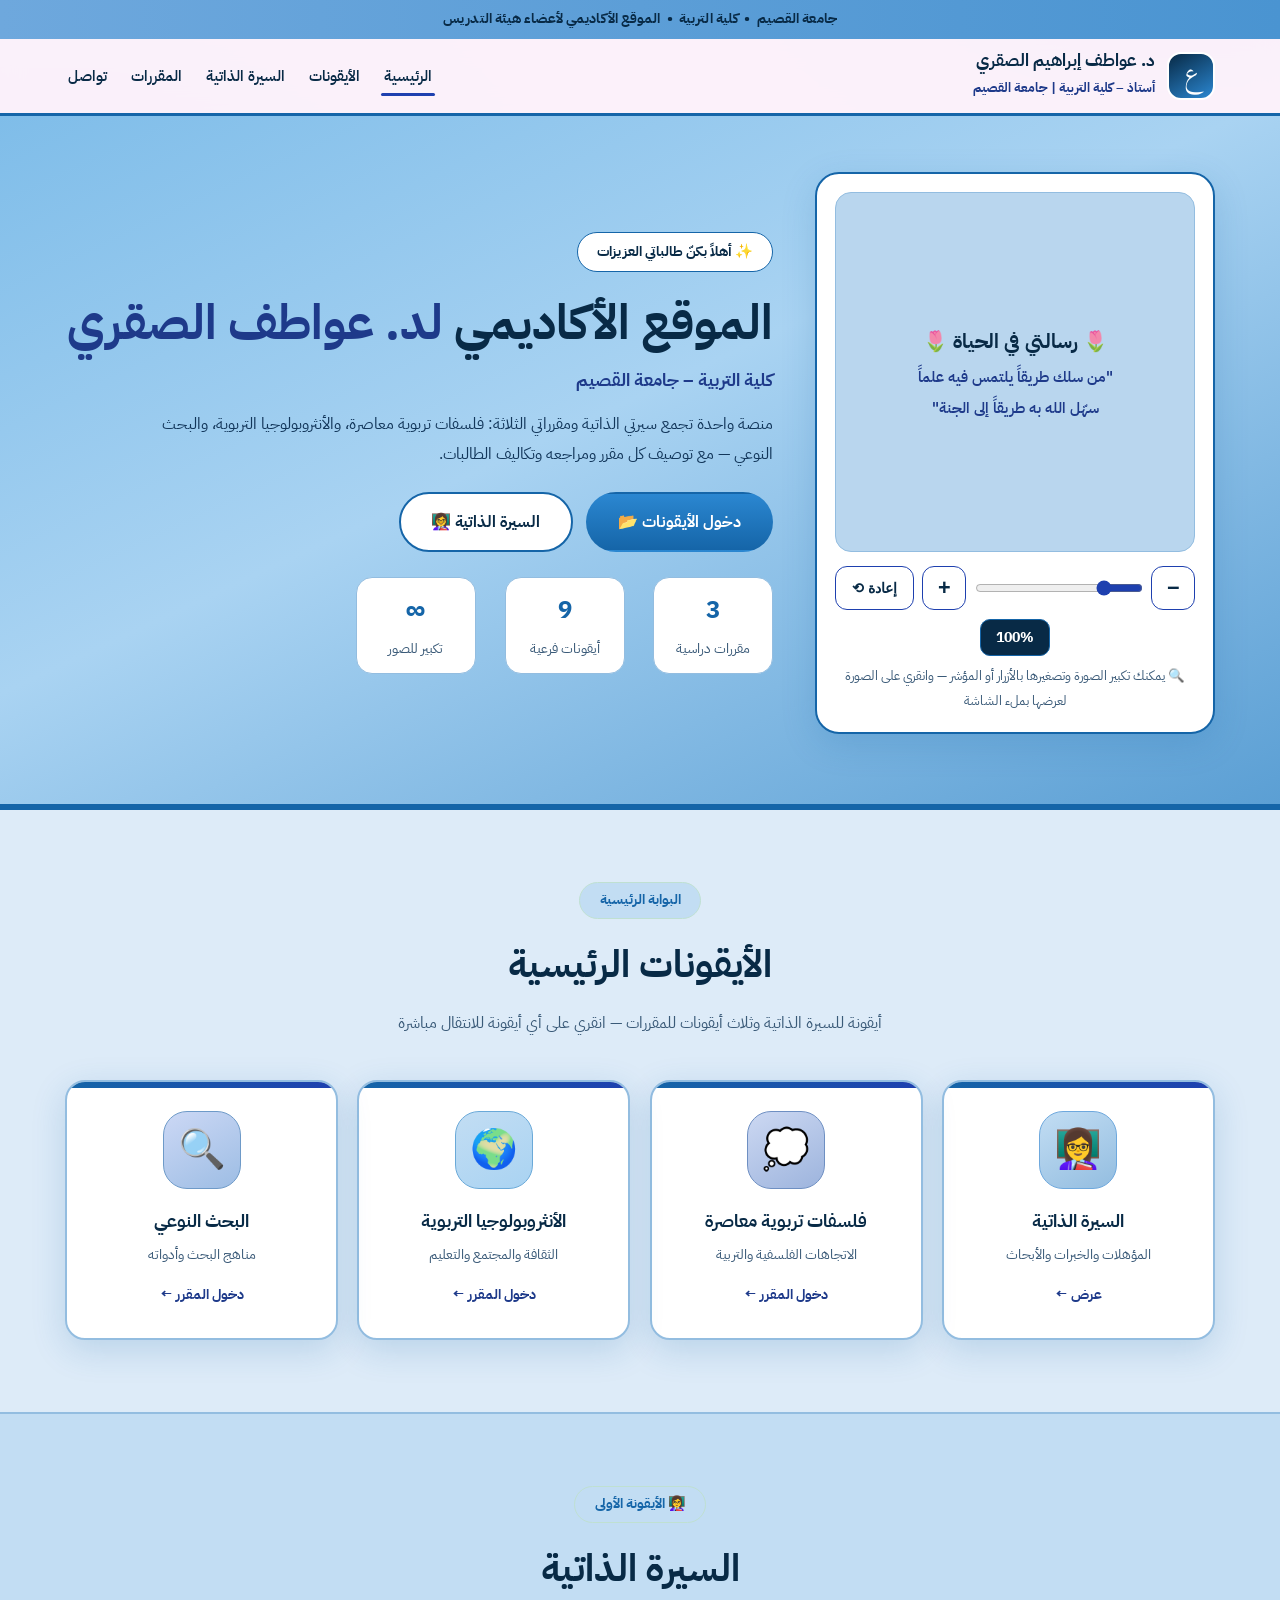
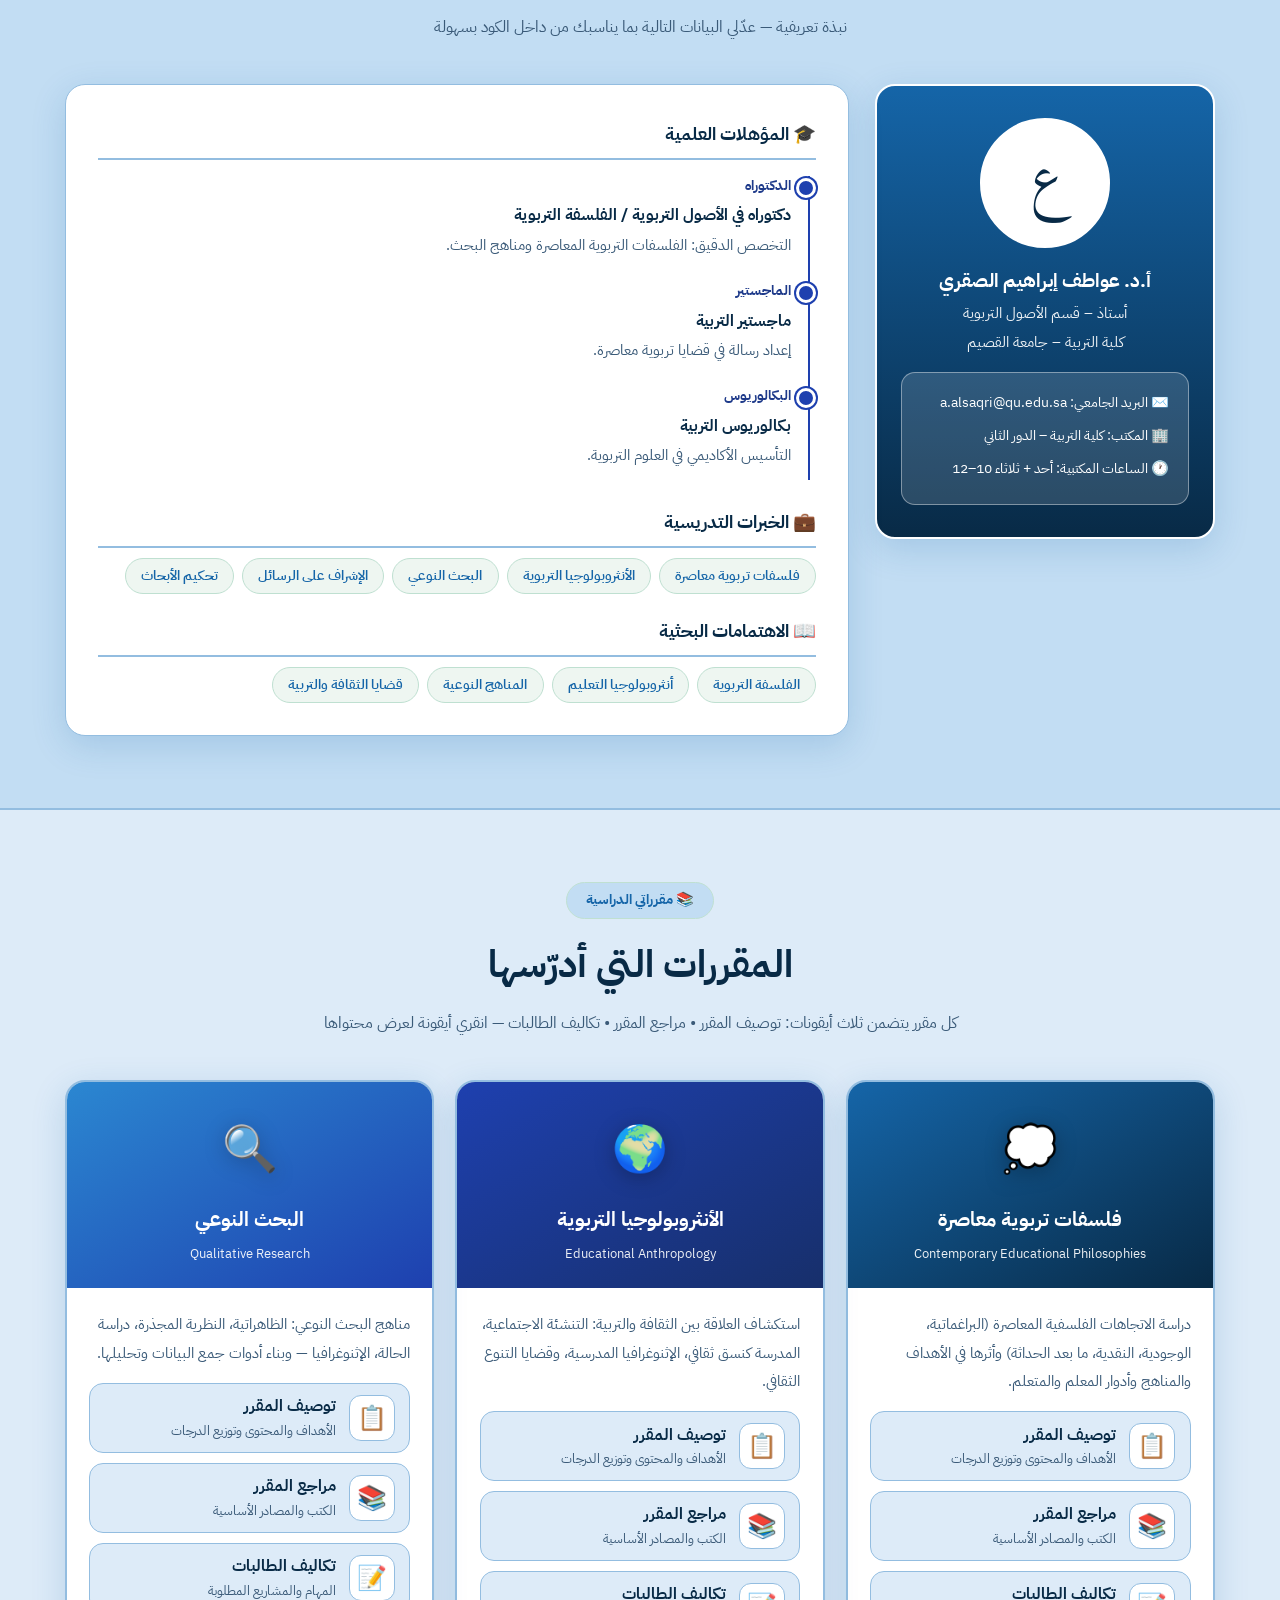
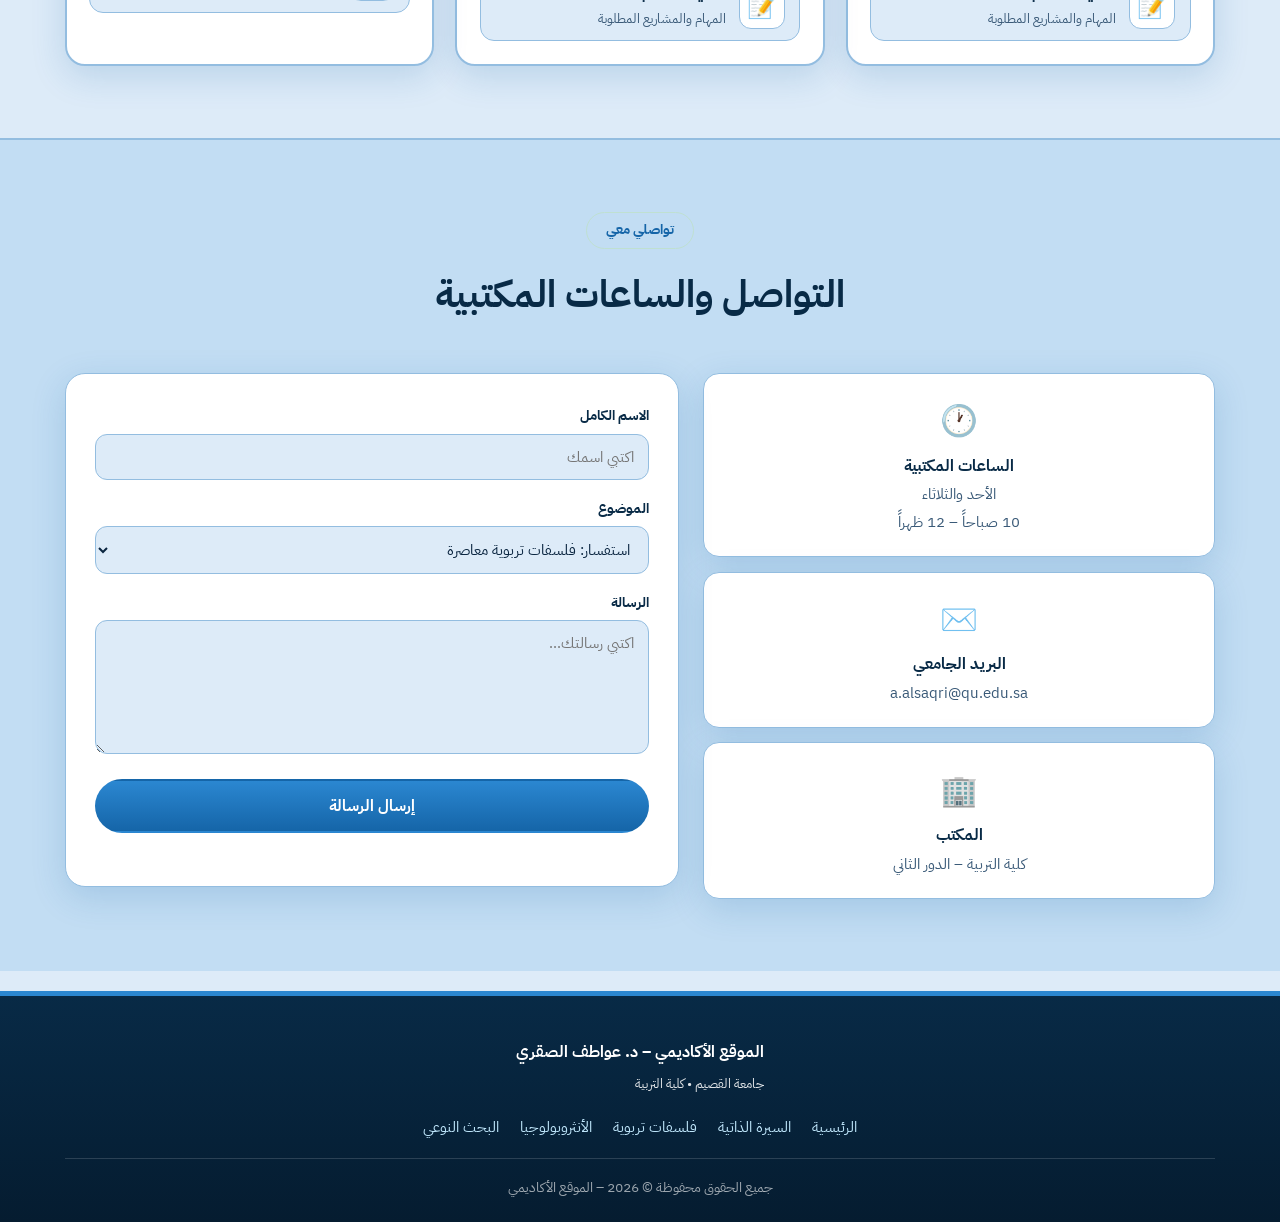
==== commit b9f4e2a0: "تحديث الهوية إلى الأزرق الداكن مع شعار جامعة القصيم ورسالة الحياة" ====
--- a/index.html
+++ b/index.html
@@ -1,217 +1,551 @@
 <!DOCTYPE html>
 <html lang="ar" dir="rtl">
 <head>
-  <meta charset="UTF-8" />
-  <meta name="viewport" content="width=device-width, initial-scale=1.0" />
-  <title>مقررات د. عواطف | الرئيسية</title>
-  <meta name="description" content="موقع مقررات د. عواطف إبراهيم الصقري – فلسفات تربوية معاصرة والبحث النوعي: التوصيف، المراجع، تكاليف الطالبات، وبنوك الأسئلة." />
-  <link rel="icon" href="data:image/svg+xml,<svg xmlns='http://www.w3.org/2000/svg' viewBox='0 0 100 100'><circle cx='50' cy='50' r='48' fill='%23145a50'/><text x='50' y='68' font-size='52' text-anchor='middle' fill='%23d4af37' font-family='serif'>ع</text></svg>" />
-  <link rel="preconnect" href="https://fonts.googleapis.com" />
-  <link rel="preconnect" href="https://fonts.gstatic.com" crossorigin />
-  <link href="https://fonts.googleapis.com/css2?family=Tajawal:wght@400;500;700;800&family=Amiri:wght@700&display=swap" rel="stylesheet" />
-  <link rel="stylesheet" href="css/style.css" />
+<meta charset="UTF-8" />
+<meta name="viewport" content="width=device-width, initial-scale=1.0" />
+<title>الموقع الأكاديمي | د. عواطف الصقري – جامعة القصيم</title>
+<meta name="description" content="الموقع الأكاديمي: السيرة الذاتية والمقررات – فلسفات تربوية معاصرة، الأنثروبولوجيا التربوية، البحث النوعي" />
+<link rel="icon" href="https://www.qu.edu.sa/wp-content/uploads/2025/04/qu-icon.svg" />
+<link rel="preconnect" href="https://fonts.googleapis.com" />
+<link rel="preconnect" href="https://fonts.gstatic.com" crossorigin />
+<!-- خط ثمانية (Thmanyah) + بديل عربي أنيق -->
+<link href="https://fonts.googleapis.com/css2?family=IBM+Plex+Sans+Arabic:wght@300;400;500;600;700&family=Tajawal:wght@400;500;700;800&family=Amiri:wght@700&display=swap" rel="stylesheet" />
+<style>
+:root{
+  /* هوية زرقاء داكنة نسبياً */
+  --qu-green-900:#082a46;
+  --qu-green-800:#1565a8;
+  --qu-green-700:#2b87d1;
+  --qu-green-100:#c2ddf3;
+  --qu-gold:#1e40af;
+  --qu-gold-light:#6ea8dd;
+  --qu-gold-dark:#1e3a8a;
+  --qu-beige:#ddebf8;
+  --qu-beige-2:#c2ddf3;
+  --card:#ffffff;
+  --ink:#0a2540;
+  --muted:#3a5a78;
+  --border:#93bde0;
+  --shadow:0 10px 34px rgba(21,101,168,.18);
+  --shadow-lg:0 18px 55px rgba(30,64,175,.25);
+  --radius:20px;
+  --font:"Thmanyah","IBM Plex Sans Arabic","Tajawal","Segoe UI",Tahoma,sans-serif;
+}
+*{margin:0;padding:0;box-sizing:border-box}
+html{scroll-behavior:smooth}
+body{font-family:var(--font);background:var(--qu-beige);color:var(--ink);line-height:1.9;overflow-x:hidden}
+/* زخرفة خلفية عامة */
+body::before{content:"";position:fixed;inset:0;z-index:-1;
+  background:
+    radial-gradient(700px 380px at 90% -5%, rgba(110,168,221,.45), transparent 60%),
+    radial-gradient(800px 420px at 5% 20%, rgba(43,135,209,.28), transparent 60%),
+    linear-gradient(var(--qu-beige),var(--qu-beige));
+}
+.container{width:min(1150px,93%);margin-inline:auto}
+section{scroll-margin-top:92px}
+
+/* ===== شريط علوي ===== */
+.topbar{background:linear-gradient(90deg,#6ea8dd,#4a94d1);color:#082a46;font-size:.86rem;padding:.4rem 0;text-align:center;letter-spacing:.1px;font-weight:700;display:flex;align-items:center;justify-content:center;gap:.6rem}
+.topbar img{width:26px;height:26px;object-fit:contain;vertical-align:middle}
+.navbar{position:sticky;top:0;z-index:60;background:rgba(253,242,250,.95);backdrop-filter:blur(12px);border-bottom:3px solid var(--qu-green-800)}
+.nav-inner{display:flex;align-items:center;justify-content:space-between;height:74px;gap:1rem}
+.brand{display:flex;align-items:center;gap:.75rem;text-decoration:none}
+.qu-logo{width:56px;height:56px;object-fit:contain;background:#fff;border-radius:14px;padding:4px;border:2px solid var(--qu-green-800);flex-shrink:0;box-shadow:var(--shadow)}
+.qu-logo-hero{width:92px;height:92px;object-fit:contain;background:rgba(255,255,255,.95);border-radius:22px;padding:8px;border:3px solid #fff;box-shadow:0 10px 30px rgba(0,0,0,.12)}
+.brand-mark{width:48px;height:48px;border-radius:14px;background:linear-gradient(150deg,var(--qu-green-900),var(--qu-green-700));color:#fff;display:flex;align-items:center;justify-content:center;font-family:Amiri,serif;font-size:1.7rem;border:2px solid #fff;flex-shrink:0}
+.brand-text b{display:block;color:var(--qu-green-900);font-size:1.05rem;line-height:1.3}
+.brand-text small{color:var(--qu-gold-dark);font-weight:700;font-size:.8rem}
+.nav-links{display:flex;gap:1.1rem;align-items:center}
+.nav-link{text-decoration:none;color:var(--qu-green-900);font-weight:600;font-size:.96rem;padding:.35rem .2rem;position:relative;white-space:nowrap}
+.nav-link::after{content:"";position:absolute;bottom:0;right:0;width:0;height:3px;border-radius:3px;background:var(--qu-gold);transition:.3s}
+.nav-link:hover::after,.nav-link.active::after{width:100%}
+.menu-btn{display:none;border:2px solid var(--qu-green-800);background:#fff;border-radius:12px;padding:.4rem .7rem;font-family:inherit;font-weight:800;color:var(--qu-green-900);cursor:pointer}
+
+/* ===== البطل (بدون نجوم) ===== */
+.hero{background:linear-gradient(155deg,#7fbde9 0%,#a9d3f2 45%,#5b9fd4 100%);color:var(--ink);padding:56px 0 70px;position:relative;overflow:hidden;border-bottom:6px solid var(--qu-green-800)}
+.hero-grid{position:relative;display:grid;grid-template-columns:400px 1fr;gap:2.6rem;align-items:center}
+.hero-badge{display:inline-flex;align-items:center;gap:.5rem;background:#fff;border:1.5px solid var(--qu-green-800);color:var(--qu-green-900);border-radius:50px;padding:.35rem 1.2rem;font-size:.9rem;font-weight:700}
+.hero h1{font-size:clamp(1.9rem,4.5vw,3rem);line-height:1.5;margin:.9rem 0 .3rem;color:var(--qu-green-900)}
+.hero h1 span{color:var(--qu-gold-dark)}
+.hero-sub{color:var(--qu-gold-dark);font-weight:700;font-size:1.12rem}
+.hero-desc{color:#12365a;max-width:620px;margin-top:.7rem}
+.hero-actions{display:flex;gap:.8rem;flex-wrap:wrap;margin-top:1.4rem}
+.btn{display:inline-flex;align-items:center;justify-content:center;gap:.5rem;padding:.8rem 1.9rem;border-radius:50px;font-family:inherit;font-size:1rem;font-weight:700;text-decoration:none;cursor:pointer;border:2px solid transparent;transition:.25s}
+.btn-gold{background:linear-gradient(180deg,#2b87d1,#1565a8);color:#fff}
+.btn-gold:hover{transform:translateY(-3px);box-shadow:0 12px 28px rgba(21,101,168,.45)}
+.btn-ghost{background:#fff;border-color:var(--qu-green-800);color:var(--qu-green-900)}
+.btn-ghost:hover{background:var(--qu-green-100);transform:translateY(-3px)}
+.hero-meta{display:flex;gap:1.8rem;margin-top:1.6rem;flex-wrap:wrap}
+.hero-meta div{text-align:center;background:#fff;border:1.5px solid var(--border);border-radius:16px;padding:.6rem 1.3rem;min-width:120px}
+.hero-meta b{display:block;font-size:1.5rem;color:var(--qu-green-800)}
+.hero-meta span{font-size:.85rem;color:var(--muted)}
+
+/* ===== عارض الصورة مع تكبير/تصغير ===== */
+.photo-card{background:#fff;border:2px solid var(--qu-green-800);border-radius:24px;padding:1.1rem;box-shadow:var(--shadow)}
+.photo-viewer{position:relative;border-radius:16px;overflow:hidden;background:#b9d6ee;min-height:360px;display:flex;align-items:center;justify-content:center;cursor:zoom-in;border:1px solid var(--border);padding:1.5rem}
+.photo-viewer img{max-width:100%;max-height:100%;object-fit:contain;transition:transform .25s ease;user-select:none;-webkit-user-drag:none}
+.photo-fallback{font-size:1.25rem;font-weight:700;color:var(--qu-green-900);line-height:2.1;text-align:center;max-width:320px}
+.photo-fallback small{display:block;font-size:.95rem;color:var(--qu-gold-dark);font-weight:600;line-height:2}
+.zoom-toolbar{display:flex;align-items:center;gap:.55rem;margin-top:.9rem;flex-wrap:wrap;justify-content:center}
+.zbtn{width:44px;height:44px;border-radius:12px;border:1.5px solid var(--qu-gold);background:#fff;color:var(--qu-green-900);font-size:1.35rem;font-weight:800;cursor:pointer;transition:.2s;line-height:1}
+.zbtn:hover{background:var(--qu-gold-light)}
+.zbtn.wide{width:auto;padding:0 1rem;font-size:.9rem;height:44px}
+.zoom-range{flex:1;min-width:130px;accent-color:var(--qu-gold);height:30px}
+.zoom-pct{background:var(--qu-green-900);color:#fff;border:1px solid var(--qu-green-800);font-weight:800;font-size:.9rem;border-radius:10px;padding:.25rem .8rem;min-width:70px;text-align:center}
+.photo-hint{text-align:center;color:var(--muted);font-size:.83rem;margin-top:.5rem}
+
+/* ===== الأيقونات الرئيسية ===== */
+.section{padding:72px 0}
+.sec-head{text-align:center;max-width:720px;margin:0 auto 2.6rem}
+.kicker{display:inline-block;background:var(--qu-green-100);color:var(--qu-green-800);border:1px solid #bfe0d1;font-weight:800;font-size:.88rem;border-radius:50px;padding:.25rem 1.2rem;margin-bottom:.6rem}
+.sec-title{font-size:clamp(1.6rem,3.6vw,2.4rem);color:var(--qu-green-900)}
+.sec-sub{color:var(--muted);margin-top:.4rem}
+.main-icons{display:grid;grid-template-columns:repeat(4,1fr);gap:1.2rem}
+.main-icon{background:var(--card);border:2px solid var(--border);border-radius:var(--radius);padding:1.8rem 1rem;text-align:center;text-decoration:none;color:inherit;box-shadow:var(--shadow);transition:.28s;position:relative;overflow:hidden}
+.main-icon::before{content:"";position:absolute;top:0;right:0;left:0;height:6px;background:linear-gradient(90deg,var(--qu-green-800),var(--qu-gold))}
+.main-icon:hover{transform:translateY(-8px);border-color:var(--qu-gold);box-shadow:var(--shadow-lg)}
+.mi-ico{width:78px;height:78px;margin:0 auto 1rem;border-radius:24px;display:flex;align-items:center;justify-content:center;font-size:2.4rem}
+.mi-green{background:linear-gradient(150deg,#c2ddf3,#93bde0);border:1.5px solid #6ea8dd}
+.mi-gold{background:linear-gradient(150deg,#ccd8f2,#9db4dd);border:1.5px solid #6e8fc2}
+.mi-teal{background:linear-gradient(150deg,#c2ddf3,#a9d3f2);border:1.5px solid #6aa9d8}
+.mi-rose{background:linear-gradient(150deg,#ccd8f5,#9dbde4);border:1.5px solid #6e9ac8}
+.main-icon h3{color:var(--qu-green-900);font-size:1.1rem;margin-bottom:.25rem}
+.main-icon p{color:var(--muted);font-size:.86rem}
+.mi-go{display:inline-block;margin-top:.8rem;color:var(--qu-gold-dark);font-weight:800;font-size:.9rem}
+
+/* ===== السيرة ===== */
+.cv-wrap{display:grid;grid-template-columns:340px 1fr;gap:1.6rem;align-items:start}
+.cv-side{background:linear-gradient(180deg,#1565a8,#082a46);color:#fff;border-radius:var(--radius);padding:2rem 1.5rem;text-align:center;border:2px solid #fff;box-shadow:var(--shadow)}
+.cv-avatar{width:130px;height:130px;margin:0 auto 1rem;border-radius:50%;background:#fff;color:var(--qu-green-900);font-family:Amiri,serif;font-size:3.6rem;display:flex;align-items:center;justify-content:center;border:4px solid #fff}
+.cv-side h3{color:#fff}
+.cv-side p{color:rgba(255,255,255,.92);font-size:.93rem}
+.cv-list{list-style:none;margin-top:1rem;text-align:right;background:rgba(255,255,255,.14);border-radius:14px;padding:1rem 1.2rem;border:1px solid rgba(255,255,255,.4)}
+.cv-list li{font-size:.9rem;margin-bottom:.35rem}
+.cv-body{background:var(--card);border:1.5px solid var(--border);border-radius:var(--radius);padding:2rem;box-shadow:var(--shadow)}
+.cv-body h4{color:var(--qu-green-900);margin:1.2rem 0 .6rem;font-size:1.15rem;border-bottom:2px solid var(--border);padding-bottom:.4rem}
+.cv-body h4:first-child{margin-top:0}
+.timeline{position:relative;padding-right:1.6rem}
+.timeline::before{content:"";position:absolute;right:6px;top:6px;bottom:6px;width:2px;background:var(--qu-gold)}
+.t-item{position:relative;padding-bottom:1rem}
+.t-item::before{content:"";position:absolute;right:-1.6rem;top:8px;width:14px;height:14px;border-radius:50%;background:var(--qu-gold);border:3px solid #fff;box-shadow:0 0 0 2px var(--qu-gold)}
+.t-item b{color:var(--qu-green-900)}
+.t-item span{color:var(--qu-gold-dark);font-weight:700;font-size:.88rem}
+.t-item p{color:var(--muted);font-size:.94rem}
+.tags{display:flex;flex-wrap:wrap;gap:.5rem}
+.tag{background:#eef6f1;border:1px solid #bfe0d1;color:var(--qu-green-800);border-radius:50px;padding:.25rem .95rem;font-size:.87rem;font-weight:600}
+
+/* ===== المقررات ===== */
+.courses{display:grid;grid-template-columns:repeat(3,1fr);gap:1.3rem}
+.course{background:var(--card);border:2px solid var(--border);border-radius:var(--radius);overflow:hidden;box-shadow:var(--shadow);transition:.28s;display:flex;flex-direction:column}
+.course:hover{transform:translateY(-7px);box-shadow:var(--shadow-lg);border-color:var(--qu-gold)}
+.course-top{padding:1.6rem 1.4rem 1.2rem;text-align:center;color:#fff;position:relative}
+.ct-1{background:linear-gradient(150deg,#1565a8,#082a46)}
+.ct-2{background:linear-gradient(150deg,#1e40af,#172f6b)}
+.ct-3{background:linear-gradient(150deg,#2b87d1,#1e40af)}
+.course-top .c-ico{font-size:2.8rem;filter:drop-shadow(0 4px 10px rgba(0,0,0,.25))}
+.course-top h3{font-size:1.25rem;margin:.5rem 0 0}
+.course-top small{opacity:.92;font-size:.82rem}
+.course-body{padding:1.4rem;display:flex;flex-direction:column;gap:.8rem;flex:1}
+.course-body>p{color:var(--muted);font-size:.93rem}
+.sub-icons{display:grid;grid-template-columns:1fr;gap:.6rem;margin-top:.2rem}
+.sub-icon{display:flex;align-items:center;gap:.8rem;text-decoration:none;background:var(--qu-beige);border:1.5px solid var(--border);border-radius:14px;padding:.7rem .9rem;transition:.22s;cursor:pointer;font-family:inherit;width:100%;text-align:right;font-size:.95rem}
+.sub-icon:hover{border-color:var(--qu-green-700);background:#fff;transform:translateX(-4px)}
+.sub-icon .s-ico{width:46px;height:46px;flex-shrink:0;border-radius:12px;display:flex;align-items:center;justify-content:center;font-size:1.5rem;background:#fff;border:1px solid var(--border)}
+.sub-icon b{display:block;color:var(--qu-green-900);font-size:.98rem;line-height:1.5}
+.sub-icon small{color:var(--muted);font-size:.8rem}
+.sub-detail{display:none;background:#fff;border:1.5px dashed var(--qu-gold);border-radius:14px;padding:1rem 1.1rem;font-size:.9rem;color:var(--muted)}
+.sub-detail.open{display:block;animation:fadeIn .3s}
+.sub-detail h5{color:var(--qu-green-900);margin-bottom:.4rem}
+.sub-detail ul{padding-right:1.2rem}
+.sub-detail li{margin-bottom:.25rem}
+.sub-detail li::marker{color:var(--qu-gold)}
+@keyframes fadeIn{from{opacity:0;transform:translateY(-6px)}to{opacity:1;transform:none}}
+
+/* ===== تواصل ===== */
+.contact-grid{display:grid;grid-template-columns:1fr 1.2fr;gap:1.5rem;align-items:start}
+.info-cards{display:flex;flex-direction:column;gap:.9rem}
+.info-card{background:var(--card);border:1.5px solid var(--border);border-radius:16px;padding:1.2rem;text-align:center;box-shadow:var(--shadow)}
+.info-card .ic{font-size:1.9rem}
+.info-card h4{color:var(--qu-green-900)}
+.info-card p{color:var(--muted);font-size:.92rem}
+form.contact{background:var(--card);border:1.5px solid var(--border);border-radius:var(--radius);padding:1.8rem;box-shadow:var(--shadow)}
+form.contact label{display:block;font-weight:700;font-size:.9rem;color:var(--qu-green-900);margin-bottom:.25rem}
+form.contact input,form.contact select,form.contact textarea{width:100%;font-family:inherit;font-size:.95rem;padding:.7rem .9rem;border:1.5px solid var(--border);border-radius:12px;background:var(--qu-beige);margin-bottom:.9rem;color:var(--ink)}
+form.contact input:focus,form.contact select:focus,form.contact textarea:focus{outline:none;border-color:var(--qu-green-700);box-shadow:0 0 0 3px rgba(6,95,70,.12);background:#fff}
+
+/* ===== تذييل ===== */
+footer{background:linear-gradient(180deg,#082a46,#051c30);color:rgba(255,255,255,.88);padding:2.6rem 0 1.3rem;border-top:5px solid var(--qu-green-700);margin-top:20px}
+.foot-grid{display:flex;flex-direction:column;align-items:center;gap:1rem;text-align:center}
+.foot-links{display:flex;gap:1.3rem;flex-wrap:wrap;justify-content:center}
+.foot-links a{color:#bfe6fb;text-decoration:none;font-size:.92rem}
+.foot-links a:hover{text-decoration:underline}
+.copy{border-top:1px solid rgba(255,255,255,.15);padding-top:1rem;width:100%;font-size:.85rem;color:rgba(255,255,255,.6)}
+
+/* ===== نافذة تكبير الصورة ===== */
+.lightbox{position:fixed;inset:0;z-index:200;background:rgba(8,42,70,.93);display:none;align-items:center;justify-content:center;flex-direction:column;gap:1rem;padding:1.2rem}
+.lightbox.open{display:flex}
+.lightbox img{max-width:min(920px,94vw);max-height:76vh;border-radius:16px;border:3px solid var(--qu-gold);background:#fff;object-fit:contain}
+.lb-bar{display:flex;gap:.6rem;align-items:center;flex-wrap:wrap;justify-content:center}
+.lb-bar button{font-family:inherit;font-weight:800;border-radius:12px;padding:.55rem 1.2rem;cursor:pointer;border:1.5px solid var(--qu-gold);background:#fff;color:var(--qu-green-900);font-size:1rem}
+.lb-close{background:var(--qu-gold)!important}
+
+.back-top{position:fixed;bottom:22px;left:22px;width:50px;height:50px;border-radius:50%;border:none;background:var(--qu-green-800);color:#fff;font-size:1.4rem;cursor:pointer;box-shadow:var(--shadow-lg);opacity:0;visibility:hidden;transition:.3s;z-index:80}
+.back-top.show{opacity:1;visibility:visible}
+.reveal{opacity:0;transform:translateY(26px);transition:.7s}
+.reveal.in{opacity:1;transform:none}
+
+@media(max-width:980px){
+  .hero-grid{grid-template-columns:1fr}
+  .photo-viewer{height:320px}
+  .main-icons{grid-template-columns:repeat(2,1fr)}
+  .courses{grid-template-columns:1fr;max-width:560px;margin-inline:auto}
+  .cv-wrap{grid-template-columns:1fr}
+  .contact-grid{grid-template-columns:1fr}
+}
+@media(max-width:640px){
+  .nav-links{position:fixed;top:108px;right:0;left:0;flex-direction:column;background:#fff;border-bottom:2px solid var(--qu-gold);padding:1rem 5%;gap:.2rem;transform:translateY(-140%);transition:.35s;box-shadow:var(--shadow-lg);z-index:59}
+  .nav-links.open{transform:none}
+  .menu-btn{display:block}
+  .main-icons{grid-template-columns:1fr 1fr;gap:.7rem}
+  .main-icon{padding:1.1rem .5rem}
+  .mi-ico{width:60px;height:60px;font-size:1.9rem}
+}
+</style>
 </head>
 <body>
 
-  <!-- ===== شريط التنقل ===== -->
-  <header class="navbar" id="navbar">
-    <div class="container nav-inner">
-      <a href="index.html" class="brand">
-        <span class="brand-mark">ع</span>
-        <span class="brand-text">مقررات د. عواطف</span>
+<div class="topbar"><img src="https://www.qu.edu.sa/wp-content/uploads/2025/04/qu-icon.svg" alt="شعار جامعة القصيم" onerror="this.style.display='none'" /> جامعة القصيم &nbsp;•&nbsp; كلية التربية &nbsp;•&nbsp; الموقع الأكاديمي لأعضاء هيئة التدريس</div>
+
+<header class="navbar">
+  <div class="container nav-inner">
+    <a class="brand" href="#home">
+      <img class="qu-logo" src="https://www.qu.edu.sa/wp-content/uploads/2025/04/qu-icon.svg" alt="شعار جامعة القصيم" onerror="this.outerHTML='<span class=brand-mark>ع</span>'" />
+      <span class="brand-text"><b>د. عواطف إبراهيم الصقري</b><small>أستاذ – كلية التربية | جامعة القصيم</small></span>
+    </a>
+    <nav class="nav-links" id="navLinks">
+      <a class="nav-link active" href="#home">الرئيسية</a>
+      <a class="nav-link" href="#icons">الأيقونات</a>
+      <a class="nav-link" href="#cv">السيرة الذاتية</a>
+      <a class="nav-link" href="#courses">المقررات</a>
+      <a class="nav-link" href="#contact">تواصل</a>
+    </nav>
+    <button class="menu-btn" id="menuBtn">☰ القائمة</button>
+  </div>
+</header>
+
+<!-- ===== البطل + الصورة القابلة للتكبير ===== -->
+<section class="hero" id="home">
+  <div class="container hero-grid">
+    <div class="photo-card reveal in">
+      <div class="photo-viewer" id="photoViewer" title="انقري للتكبير بملء الشاشة">
+        <!-- ضعي صورتك داخل مجلد images باسم profile.jpg وستظهر هنا تلقائياً -->
+        <img id="profileImg" src="images/profile.jpg" alt="الصورة الشخصية" style="display:none" onload="this.style.display='block';document.getElementById('photoFallback').style.display='none'" onerror="this.style.display='none'" />
+        <div class="photo-fallback" id="photoFallback">🌷 رسالتي في الحياة 🌷<small>"من سلك طريقاً يلتمس فيه علماً<br />سهّل الله به طريقاً إلى الجنة"</small></div>
+      </div>
+      <div class="zoom-toolbar" aria-label="أدوات تكبير الصورة وتصغيرها">
+        <button class="zbtn" id="zoomOut" title="تصغير">−</button>
+        <input type="range" class="zoom-range" id="zoomRange" min="50" max="300" value="100" aria-label="مستوى التكبير" />
+        <button class="zbtn" id="zoomIn" title="تكبير">+</button>
+        <button class="zbtn wide" id="zoomReset">إعادة ⟲</button>
+        <span class="zoom-pct" id="zoomPct">100%</span>
+      </div>
+      <p class="photo-hint">🔍 يمكنك تكبير الصورة وتصغيرها بالأزرار أو المؤشر — وانقري على الصورة لعرضها بملء الشاشة</p>
+    </div>
+    <div>
+      <div style="display:flex;align-items:center;gap:1rem;flex-wrap:wrap">
+        <img class="qu-logo-hero" src="https://www.qu.edu.sa/wp-content/uploads/2025/04/qu-icon.svg" alt="شعار جامعة القصيم الرسمي" onerror="this.style.display='none'" />
+        <span class="hero-badge">✨ أهلاً بكنّ طالباتي العزيزات</span>
+      </div>
+      <h1>الموقع الأكاديمي <span>لد. عواطف الصقري</span></h1>
+      <p class="hero-sub">كلية التربية – جامعة القصيم</p>
+      <p class="hero-desc">منصة واحدة تجمع سيرتي الذاتية ومقرراتي الثلاثة: فلسفات تربوية معاصرة، والأنثروبولوجيا التربوية، والبحث النوعي — مع توصيف كل مقرر ومراجعه وتكاليف الطالبات.</p>
+      <div class="hero-actions">
+        <a href="#icons" class="btn btn-gold">دخول الأيقونات 📂</a>
+        <a href="#cv" class="btn btn-ghost">السيرة الذاتية 👩‍🏫</a>
+      </div>
+      <div class="hero-meta">
+        <div><b>3</b><span>مقررات دراسية</span></div>
+        <div><b>9</b><span>أيقونات فرعية</span></div>
+        <div><b>∞</b><span>تكبير للصور</span></div>
+      </div>
+    </div>
+  </div>
+</section>
+
+<!-- ===== الأيقونات الرئيسية ===== -->
+<section class="section" id="icons">
+  <div class="container">
+    <div class="sec-head reveal">
+      <span class="kicker">البوابة الرئيسية</span>
+      <h2 class="sec-title">الأيقونات الرئيسية</h2>
+      <p class="sec-sub">أيقونة للسيرة الذاتية وثلاث أيقونات للمقررات — انقري على أي أيقونة للانتقال مباشرة</p>
+    </div>
+    <div class="main-icons">
+      <a href="#cv" class="main-icon reveal">
+        <div class="mi-ico mi-green">👩‍🏫</div>
+        <h3>السيرة الذاتية</h3>
+        <p>المؤهلات والخبرات والأبحاث</p>
+        <span class="mi-go">عرض ←</span>
       </a>
-      <nav class="nav-links" id="navLinks">
-        <a href="index.html" class="nav-link active">الرئيسية</a>
-        <a href="cv.html" class="nav-link">السيرة الذاتية</a>
-        <a href="philo.html" class="nav-link">فلسفات تربوية معاصرة</a>
-        <a href="qual.html" class="nav-link">البحث النوعي</a>
-        <a href="tadweer.html" class="nav-link">🌟 التطوير المهني</a>
-      </nav>
-      <button class="menu-toggle" id="menuToggle" aria-label="فتح القائمة">
-        <span></span><span></span><span></span>
-      </button>
-    </div>
-  </header>
-
-  <!-- ===== الواجهة الرئيسية ===== -->
-  <section class="hero" id="home">
-    <div class="hero-pattern"></div>
-    <div class="container hero-inner">
-      <p class="hero-badge reveal">أهلاً بكم في موقعي الأكاديمي</p>
-      <h1 class="hero-title reveal">مقررات د. عواطف</h1>
-      <p class="hero-subtitle reveal">أ.د. عواطف إبراهيم الصقري – أستاذ دكتور بكلية التربية</p>
-      <p class="hero-desc reveal">
-        منصة أكاديمية لطالباتي، تجدون فيها توصيف المقررات وخططها الدراسية
-        ومراجعها وتكاليفها وبنوك أسئلتها، وكل ما تحتاجونه للتفوق في رحلتكن العلمية.
-      </p>
-      <div class="hero-actions reveal">
-        <a href="#courses" class="btn btn-primary">المقررات الدراسية</a>
-        <a href="cv.html" class="btn btn-outline">السيرة الذاتية</a>
-      </div>
-      <div class="hero-stats reveal">
-        <div class="stat"><span class="stat-num">٢</span><span class="stat-label">مقرران دراسيان</span></div>
-        <div class="stat"><span class="stat-num">٦</span><span class="stat-label">ساعات معتمدة</span></div>
-        <div class="stat"><span class="stat-num">٣٠</span><span class="stat-label">أسبوعاً دراسياً</span></div>
-      </div>
-    </div>
-    <a href="#about" class="scroll-down" aria-label="انتقل للأسفل">⌄</a>
-  </section>
-
-  <!-- ===== نبذة مختصرة ===== -->
-  <section class="section" id="about">
-    <div class="container">
-      <div class="section-head reveal">
-        <span class="section-kicker">تعارف</span>
-        <h2 class="section-title">نبذة عني</h2>
-      </div>
-      <div class="about-grid">
-        <div class="about-avatar reveal">
-          <div class="avatar-circle">ع</div>
-          <div class="avatar-name">أ.د. عواطف إبراهيم الصقري</div>
-          <div class="avatar-role">أستاذ – كلية التربية</div>
+      <a href="#course-philo" class="main-icon reveal">
+        <div class="mi-ico mi-gold">💭</div>
+        <h3>فلسفات تربوية معاصرة</h3>
+        <p>الاتجاهات الفلسفية والتربية</p>
+        <span class="mi-go">دخول المقرر ←</span>
+      </a>
+      <a href="#course-anthro" class="main-icon reveal">
+        <div class="mi-ico mi-teal">🌍</div>
+        <h3>الأنثروبولوجيا التربوية</h3>
+        <p>الثقافة والمجتمع والتعليم</p>
+        <span class="mi-go">دخول المقرر ←</span>
+      </a>
+      <a href="#course-qual" class="main-icon reveal">
+        <div class="mi-ico mi-rose">🔍</div>
+        <h3>البحث النوعي</h3>
+        <p>مناهج البحث وأدواته</p>
+        <span class="mi-go">دخول المقرر ←</span>
+      </a>
+    </div>
+  </div>
+</section>
+
+<!-- ===== السيرة الذاتية ===== -->
+<section class="section" id="cv" style="background:var(--qu-beige-2);border-top:2px solid var(--border);border-bottom:2px solid var(--border)">
+  <div class="container">
+    <div class="sec-head reveal">
+      <span class="kicker">👩‍🏫 الأيقونة الأولى</span>
+      <h2 class="sec-title">السيرة الذاتية</h2>
+      <p class="sec-sub">نبذة تعريفية — عدّلي البيانات التالية بما يناسبك من داخل الكود بسهولة</p>
+    </div>
+    <div class="cv-wrap">
+      <aside class="cv-side reveal">
+        <div class="cv-avatar">ع</div>
+        <h3>أ.د. عواطف إبراهيم الصقري</h3>
+        <p>أستاذ – قسم الأصول التربوية<br />كلية التربية – جامعة القصيم</p>
+        <ul class="cv-list">
+          <li>✉️ البريد الجامعي: <span dir="ltr">a.alsaqri@qu.edu.sa</span></li>
+          <li>🏢 المكتب: كلية التربية – الدور الثاني</li>
+          <li>🕐 الساعات المكتبية: أحد + ثلاثاء 10–12</li>
+        </ul>
+      </aside>
+      <div class="cv-body reveal">
+        <h4>🎓 المؤهلات العلمية</h4>
+        <div class="timeline">
+          <div class="t-item"><span>الدكتوراه</span><br /><b>دكتوراه في الأصول التربوية / الفلسفة التربوية</b><p>التخصص الدقيق: الفلسفات التربوية المعاصرة ومناهج البحث.</p></div>
+          <div class="t-item"><span>الماجستير</span><br /><b>ماجستير التربية</b><p>إعداد رسالة في قضايا تربوية معاصرة.</p></div>
+          <div class="t-item"><span>البكالوريوس</span><br /><b>بكالوريوس التربية</b><p>التأسيس الأكاديمي في العلوم التربوية.</p></div>
         </div>
-        <div class="about-text reveal">
-          <p>
-            أستاذة دكتور بكلية التربية، أُدرّس مقرري <strong>فلسفات تربوية معاصرة</strong>
-            و<strong>البحث النوعي</strong>، وأهتم بدراسة الأسس الفلسفية للتربية،
-            ومناهج البحث النوعي وتطبيقاتها في العلوم التربوية.
-          </p>
-          <p>
-            أسعى من خلال هذا الموقع إلى تقريب المادة العلمية لطالباتي،
-            وتوفير خطط المقررات ومراجعها وتكاليفها في مكان واحد يسهل الوصول إليه.
-          </p>
-          <a href="cv.html" class="btn btn-teal">عرض السيرة الذاتية كاملة</a>
-        </div>
-      </div>
-    </div>
-  </section>
-
-  <!-- ===== المقررات ===== -->
-  <section class="section section-alt" id="courses">
-    <div class="container">
-      <div class="section-head reveal">
-        <span class="section-kicker">مقرراتي</span>
-        <h2 class="section-title">المقررات الدراسية</h2>
-        <p class="section-sub">المقررات التي أقوم بتدريسها في الفصل الدراسي الحالي</p>
-      </div>
-
-      <div class="courses-grid">
-        <article class="course-card reveal">
-          <div class="course-icon icon-gold">💭</div>
-          <h3 class="course-name">فلسفات تربوية معاصرة</h3>
-          <p class="course-name-en">Contemporary Educational Philosophies</p>
-          <p class="course-brief">تحليل الاتجاهات الفلسفية المعاصرة وأثرها في النظم التعليمية والمناهج وأدوار المعلم والمتعلم.</p>
-          <div class="course-chips">
-            <span class="meta-chip">🕐 ٣ ساعات</span>
-            <span class="meta-chip">🔖 ترب ٣١٥</span>
-          </div>
-          <a href="philo.html" class="btn btn-teal btn-block">توصيف المقرر</a>
-          <div class="card-links">
-            <a class="mini-link" href="philo-references.html">📚 المراجع</a>
-            <a class="mini-link" href="philo-assignments.html">📝 تكاليف الطالبات</a>
-            <a class="mini-link" href="philo-questions.html">❓ بنك الأسئلة</a>
-          </div>
-        </article>
-
-        <article class="course-card reveal">
-          <div class="course-icon icon-rose">🔍</div>
-          <h3 class="course-name">البحث النوعي</h3>
-          <p class="course-name-en">Qualitative Research</p>
-          <p class="course-brief">مناهج البحث النوعي وأدواته وتطبيقاته في العلوم التربوية، وتصميم خطط بحث نوعية أصيلة.</p>
-          <div class="course-chips">
-            <span class="meta-chip">🕐 ٣ ساعات</span>
-            <span class="meta-chip">🔖 ترب ٥٢١</span>
-          </div>
-          <a href="qual.html" class="btn btn-teal btn-block">توصيف المقرر</a>
-          <div class="card-links">
-            <a class="mini-link" href="qual-references.html">📚 المراجع</a>
-            <a class="mini-link" href="qual-assignments.html">📝 تكاليف الطالبات</a>
-            <a class="mini-link" href="qual-questions.html">❓ بنك الأسئلة</a>
-          </div>
-        </article>
-      </div>
-    </div>
-  </section>
-
-  <!-- ===== التواصل والساعات المكتبية ===== -->
-  <section class="section" id="contact">
-    <div class="container">
-      <div class="section-head reveal">
-        <span class="section-kicker">تواصلي معي</span>
-        <h2 class="section-title">التواصل والساعات المكتبية</h2>
-      </div>
-      <div class="contact-grid">
-        <!-- عدّلي بيانات التواصل من هنا -->
-        <div class="contact-cards reveal">
-          <div class="contact-card">
-            <span class="contact-icon">🕐</span>
-            <h4>الساعات المكتبية</h4>
-            <p>الأحد والثلاثاء<br />من ١٠ صباحاً إلى ١٢ ظهراً</p>
-          </div>
-          <div class="contact-card">
-            <span class="contact-icon">✉️</span>
-            <h4>البريد الجامعي</h4>
-            <p dir="ltr">a.alsaqri@university.edu</p>
-          </div>
-          <div class="contact-card">
-            <span class="contact-icon">🏢</span>
-            <h4>المكتب</h4>
-            <p>كلية التربية – الدور الثاني<br />مكتب رقم ٢١٤</p>
+        <h4>💼 الخبرات التدريسية</h4>
+        <div class="tags"><span class="tag">فلسفات تربوية معاصرة</span><span class="tag">الأنثروبولوجيا التربوية</span><span class="tag">البحث النوعي</span><span class="tag">الإشراف على الرسائل</span><span class="tag">تحكيم الأبحاث</span></div>
+        <h4>📖 الاهتمامات البحثية</h4>
+        <div class="tags"><span class="tag">الفلسفة التربوية</span><span class="tag">أنثروبولوجيا التعليم</span><span class="tag">المناهج النوعية</span><span class="tag">قضايا الثقافة والتربية</span></div>
+      </div>
+    </div>
+  </div>
+</section>
+
+<!-- ===== المقررات الثلاثة ===== -->
+<section class="section" id="courses">
+  <div class="container">
+    <div class="sec-head reveal">
+      <span class="kicker">📚 مقرراتي الدراسية</span>
+      <h2 class="sec-title">المقررات التي أدرّسها</h2>
+      <p class="sec-sub">كل مقرر يتضمن ثلاث أيقونات: توصيف المقرر • مراجع المقرر • تكاليف الطالبات — انقري أيقونة لعرض محتواها</p>
+    </div>
+    <div class="courses">
+
+      <!-- المقرر 1 -->
+      <article class="course reveal" id="course-philo">
+        <div class="course-top ct-1"><div class="c-ico">💭</div><h3>فلسفات تربوية معاصرة</h3><small>Contemporary Educational Philosophies</small></div>
+        <div class="course-body">
+          <p>دراسة الاتجاهات الفلسفية المعاصرة (البراغماتية، الوجودية، النقدية، ما بعد الحداثة) وأثرها في الأهداف والمناهج وأدوار المعلم والمتعلم.</p>
+          <div class="sub-icons">
+            <button class="sub-icon" data-target="d-philo-1"><span class="s-ico">📋</span><span><b>توصيف المقرر</b><small>الأهداف والمحتوى وتوزيع الدرجات</small></span></button>
+            <div class="sub-detail" id="d-philo-1">
+              <h5>📋 توصيف مقرر فلسفات تربوية معاصرة</h5>
+              <ul><li><b>الأهداف:</b> تحليل الفلسفات المعاصرة، نقد تطبيقاتها، بناء موقف فلسفي تربوي خاص.</li><li><b>المحاور:</b> المثالية والواقعية والبراغماتية والوجودية والنظرية النقدية وفلسفات ما بعد الحداثة.</li><li><b>التقويم:</b> أعمال فصلية 40 + اختبار نهائي 60 (قابلة للتعديل حسب القسم).</li></ul>
+            </div>
+            <button class="sub-icon" data-target="d-philo-2"><span class="s-ico">📚</span><span><b>مراجع المقرر</b><small>الكتب والمصادر الأساسية</small></span></button>
+            <div class="sub-detail" id="d-philo-2">
+              <h5>📚 مراجع المقرر</h5>
+              <ul><li>اوزليم، ج. – أسس فلسفية للتربية.</li><li>النقيب، عبدالرحمن – الفكر التربوي المعاصر.</li><li>Butterfield – Contemporary Philosophy of Education.</li><li>أوراق علمية حديثة تُرفع على البلاك بورد.</li></ul>
+            </div>
+            <button class="sub-icon" data-target="d-philo-3"><span class="s-ico">📝</span><span><b>تكاليف الطالبات</b><small>المهام والمشاريع المطلوبة</small></span></button>
+            <div class="sub-detail" id="d-philo-3">
+              <h5>📝 تكاليف الطالبات</h5>
+              <ul><li>تلخيص نقدي لفلسفة معاصرة (اختياري) – 10 درجات.</li><li>عرض تقديمي جماعي يقارن بين فلسفتين – 10 درجات.</li><li>ورقة تأملية: فلسفتي التربوية – 10 درجات.</li><li>اختبار قصير + مشاركة – 10 درجات.</li></ul>
+            </div>
           </div>
         </div>
-
-        <form class="contact-form reveal" id="contactForm">
-          <h3 class="form-title">أرسلي رسالتك</h3>
-          <div class="form-row">
-            <label for="name">الاسم الكامل</label>
-            <input type="text" id="name" name="name" placeholder="اكتبي اسمك" required />
+      </article>
+
+      <!-- المقرر 2 -->
+      <article class="course reveal" id="course-anthro">
+        <div class="course-top ct-2"><div class="c-ico">🌍</div><h3>الأنثروبولوجيا التربوية</h3><small>Educational Anthropology</small></div>
+        <div class="course-body">
+          <p>استكشاف العلاقة بين الثقافة والتربية: التنشئة الاجتماعية، المدرسة كنسق ثقافي، الإثنوغرافيا المدرسية، وقضايا التنوع الثقافي.</p>
+          <div class="sub-icons">
+            <button class="sub-icon" data-target="d-anth-1"><span class="s-ico">📋</span><span><b>توصيف المقرر</b><small>الأهداف والمحتوى وتوزيع الدرجات</small></span></button>
+            <div class="sub-detail" id="d-anth-1">
+              <h5>📋 توصيف مقرر الأنثروبولوجيا التربوية</h5>
+              <ul><li><b>الأهداف:</b> فهم المفاهيم الأنثروبولوجية، تحليل الممارسات المدرسية ثقافياً، توظيف الملاحظة الإثنوغرافية.</li><li><b>المحاور:</b> مدخل للأنثروبولوجيا، الثقافة والتربية، التنشئة، المدرسة كمجتمع مصغّر، التنوع الثقافي والعولمة.</li><li><b>التقويم:</b> أعمال فصلية 40 + اختبار نهائي 60.</li></ul>
+            </div>
+            <button class="sub-icon" data-target="d-anth-2"><span class="s-ico">📚</span><span><b>مراجع المقرر</b><small>الكتب والمصادر الأساسية</small></span></button>
+            <div class="sub-detail" id="d-anth-2">
+              <h5>📚 مراجع المقرر</h5>
+              <ul><li>مدخل إلى الأنثروبولوجيا التربوية (مذكرة المقرر).</li><li>Spindler – Education and Cultural Process.</li><li>Anderson-Levitt – Anthropologies of Education.</li><li>دراسات ميدانية سعودية وعربية مختارة.</li></ul>
+            </div>
+            <button class="sub-icon" data-target="d-anth-3"><span class="s-ico">📝</span><span><b>تكاليف الطالبات</b><small>المهام والمشاريع المطلوبة</small></span></button>
+            <div class="sub-detail" id="d-anth-3">
+              <h5>📝 تكاليف الطالبات</h5>
+              <ul><li>ملاحظة إثنوغرافية مصغّرة داخل بيئة تعليمية – 15 درجة.</li><li>تقرير تحليل ثقافي لظاهرة مدرسية – 10 درجات.</li><li>عرض جماعي: التنوع الثقافي في الفصول – 10 درجات.</li><li>مشاركة واختبار قصير – 5 درجات.</li></ul>
+            </div>
           </div>
-          <div class="form-row">
-            <label for="email">البريد الإلكتروني</label>
-            <input type="email" id="email" name="email" placeholder="example@email.com" required />
+        </div>
+      </article>
+
+      <!-- المقرر 3 -->
+      <article class="course reveal" id="course-qual">
+        <div class="course-top ct-3"><div class="c-ico">🔍</div><h3>البحث النوعي</h3><small>Qualitative Research</small></div>
+        <div class="course-body">
+          <p>مناهج البحث النوعي: الظاهراتية، النظرية المجذرة، دراسة الحالة، الإثنوغرافيا — وبناء أدوات جمع البيانات وتحليلها.</p>
+          <div class="sub-icons">
+            <button class="sub-icon" data-target="d-qual-1"><span class="s-ico">📋</span><span><b>توصيف المقرر</b><small>الأهداف والمحتوى وتوزيع الدرجات</small></span></button>
+            <div class="sub-detail" id="d-qual-1">
+              <h5>📋 توصيف مقرر البحث النوعي</h5>
+              <ul><li><b>الأهداف:</b> التمييز بين المناهج، تصميم خطة بحث نوعي، تطبيق التحليل الموضوعي والترميز.</li><li><b>المحاور:</b> طبيعة البحث النوعي، التصاميم، العينة، المقابلة والملاحظة والوثائق، الصدق والثبات، الأخلاقيات، برامج التحليل.</li><li><b>التقويم:</b> مشروع بحثي 25 + مهام 15 + نهائي 60 (قابلة للتعديل).</li></ul>
+            </div>
+            <button class="sub-icon" data-target="d-qual-2"><span class="s-ico">📚</span><span><b>مراجع المقرر</b><small>الكتب والمصادر الأساسية</small></span></button>
+            <div class="sub-detail" id="d-qual-2">
+              <h5>📚 مراجع المقرر</h5>
+              <ul><li>Creswell – Qualitative Inquiry and Research Design.</li><li>العبادي – البحث النوعي في التربية (مترجم/عربي).</li><li>Merriam – Qualitative Research: A Guide.</li><li>أدلة تحليل البيانات باستخدام NVivo وMAXQDA.</li></ul>
+            </div>
+            <button class="sub-icon" data-target="d-qual-3"><span class="s-ico">📝</span><span><b>تكاليف الطالبات</b><small>المهام والمشاريع المطلوبة</small></span></button>
+            <div class="sub-detail" id="d-qual-3">
+              <h5>📝 تكاليف الطالبات</h5>
+              <ul><li>مقترح بحث نوعي مصغّر (مشكلة + أسئلة + منهج) – 15 درجة.</li><li>إجراء مقابلة تجريبية وتحليلها ترميزاً مفتوحاً – 10 درجات.</li><li>نقد دراسة نوعية منشورة – 10 درجات.</li><li>عرض المشروع النهائي – 5 درجات.</li></ul>
+            </div>
           </div>
-          <div class="form-row">
-            <label for="subject">الموضوع</label>
-            <select id="subject" name="subject">
-              <option>استفسار عن مقرر: فلسفات تربوية معاصرة</option>
-              <option>استفسار عن مقرر: البحث النوعي</option>
-              <option>طلب موعد في الساعات المكتبية</option>
-              <option>أخرى</option>
-            </select>
-          </div>
-          <div class="form-row">
-            <label for="message">الرسالة</label>
-            <textarea id="message" name="message" rows="5" placeholder="اكتبي رسالتك هنا..." required></textarea>
-          </div>
-          <button type="submit" class="btn btn-primary btn-block">إرسال الرسالة</button>
-          <p class="form-note" id="formNote"></p>
-        </form>
-      </div>
-    </div>
-  </section>
-
-  <!-- ===== التذييل ===== -->
-  <footer class="footer">
-    <div class="container footer-inner">
-      <div class="footer-brand">
-        <span class="brand-mark">ع</span>
-        <div>
-          <p class="footer-name">مقررات د. عواطف</p>
-          <p class="footer-role">أ.د. عواطف إبراهيم الصقري – الموقع الأكاديمي</p>
         </div>
-      </div>
-      <nav class="footer-links">
-        <a href="index.html">الرئيسية</a>
-        <a href="cv.html">السيرة الذاتية</a>
-        <a href="philo.html">فلسفات تربوية معاصرة</a>
-        <a href="qual.html">البحث النوعي</a>
-      </nav>
-      <p class="footer-copy">جميع الحقوق محفوظة © <span id="year"></span> – مقررات د. عواطف</p>
-    </div>
-  </footer>
-
-  <button class="back-to-top" id="backToTop" aria-label="العودة للأعلى">↑</button>
-
-  <script src="js/script.js"></script>
+      </article>
+
+    </div>
+  </div>
+</section>
+
+<!-- ===== تواصل ===== -->
+<section class="section" id="contact" style="background:var(--qu-beige-2);border-top:2px solid var(--border)">
+  <div class="container">
+    <div class="sec-head reveal">
+      <span class="kicker">تواصلي معي</span>
+      <h2 class="sec-title">التواصل والساعات المكتبية</h2>
+    </div>
+    <div class="contact-grid">
+      <div class="info-cards reveal">
+        <div class="info-card"><span class="ic">🕐</span><h4>الساعات المكتبية</h4><p>الأحد والثلاثاء<br />10 صباحاً – 12 ظهراً</p></div>
+        <div class="info-card"><span class="ic">✉️</span><h4>البريد الجامعي</h4><p dir="ltr">a.alsaqri@qu.edu.sa</p></div>
+        <div class="info-card"><span class="ic">🏢</span><h4>المكتب</h4><p>كلية التربية – الدور الثاني</p></div>
+      </div>
+      <form class="contact reveal" id="contactForm">
+        <label for="name">الاسم الكامل</label><input id="name" required placeholder="اكتبي اسمك" />
+        <label for="subject">الموضوع</label>
+        <select id="subject"><option>استفسار: فلسفات تربوية معاصرة</option><option>استفسار: الأنثروبولوجيا التربوية</option><option>استفسار: البحث النوعي</option><option>موعد ساعة مكتبية</option></select>
+        <label for="message">الرسالة</label><textarea id="message" rows="5" required placeholder="اكتبي رسالتك..."></textarea>
+        <button class="btn btn-gold" style="width:100%" type="submit">إرسال الرسالة</button>
+        <p id="formNote" style="text-align:center;min-height:1.5rem;color:var(--qu-green-800);font-weight:600"></p>
+      </form>
+    </div>
+  </div>
+</section>
+
+<footer>
+  <div class="container foot-grid">
+    <div style="display:flex;align-items:center;gap:.7rem"><img class="qu-logo" src="https://www.qu.edu.sa/wp-content/uploads/2025/04/qu-icon.svg" alt="شعار جامعة القصيم" style="width:64px;height:64px" onerror="this.style.display='none'" /><div style="text-align:right"><b style="color:#fff">الموقع الأكاديمي – د. عواطف الصقري</b><br /><small>جامعة القصيم • كلية التربية</small></div></div>
+    <nav class="foot-links"><a href="#home">الرئيسية</a><a href="#cv">السيرة الذاتية</a><a href="#course-philo">فلسفات تربوية</a><a href="#course-anthro">الأنثروبولوجيا</a><a href="#course-qual">البحث النوعي</a></nav>
+    <p class="copy">جميع الحقوق محفوظة © <span id="year"></span> – الموقع الأكاديمي</p>
+  </div>
+</footer>
+
+<!-- نافذة ملء الشاشة للصورة -->
+<div class="lightbox" id="lightbox">
+  <img id="lightboxImg" src="" alt="عرض مكبر" />
+  <div class="lb-bar">
+    <button id="lbZoomIn">تكبير +</button>
+    <button id="lbZoomOut">تصغير −</button>
+    <button class="lb-close" id="lbClose">إغلاق ✕</button>
+  </div>
+</div>
+
+<button class="back-top" id="backTop" aria-label="العودة للأعلى">↑</button>
+
+<script>
+(function(){
+  var menuBtn=document.getElementById('menuBtn'),nav=document.getElementById('navLinks');
+  menuBtn.addEventListener('click',function(){nav.classList.toggle('open')});
+  nav.querySelectorAll('a').forEach(function(a){a.addEventListener('click',function(){nav.classList.remove('open')})});
+
+  /* ظهور تدريجي */
+  var io=new IntersectionObserver(function(es){es.forEach(function(e){if(e.isIntersecting){e.target.classList.add('in');io.unobserve(e.target)}})},{threshold:.12});
+  document.querySelectorAll('.reveal').forEach(function(el){io.observe(el)});
+
+  /* فتح/إغلاق تفاصيل الأيقونات الفرعية */
+  document.querySelectorAll('.sub-icon').forEach(function(btn){
+    btn.addEventListener('click',function(){
+      var d=document.getElementById(btn.getAttribute('data-target'));
+      if(!d) return;
+      var was=d.classList.contains('open');
+      btn.closest('.sub-icons').querySelectorAll('.sub-detail').forEach(function(x){x.classList.remove('open')});
+      if(!was) d.classList.add('open');
+    });
+  });
+
+  /* ===== تكبير الصورة وتصغيرها ===== */
+  var zoom=100, img=document.getElementById('profileImg'), fb=document.getElementById('photoFallback'),
+      viewer=document.getElementById('photoViewer'), pct=document.getElementById('zoomPct'),
+      range=document.getElementById('zoomRange');
+  function apply(v){
+    zoom=Math.min(300,Math.max(50,Math.round(v)));
+    pct.textContent=zoom+'%'; range.value=zoom;
+    var s=zoom/100;
+    if(img) img.style.transform='scale('+s+')';
+    else fb.style.transform='scale('+s+')';
+  }
+  document.getElementById('zoomIn').addEventListener('click',function(){apply(zoom+25)});
+  document.getElementById('zoomOut').addEventListener('click',function(){apply(zoom-25)});
+  document.getElementById('zoomReset').addEventListener('click',function(){apply(100)});
+  range.addEventListener('input',function(){apply(range.value)});
+  viewer.addEventListener('wheel',function(e){e.preventDefault();apply(zoom+(e.deltaY<0?10:-10))},{passive:false});
+  var taps=0; viewer.addEventListener('click',function(){ taps++; setTimeout(function(){taps=0},350); if(taps===1) setTimeout(function(){if(taps===1) openLB()},360); });
+
+  /* ملء الشاشة */
+  var lb=document.getElementById('lightbox'), lbImg=document.getElementById('lightboxImg'), lbZoom=100;
+  function openLB(){
+    var src=img&&img.style.display!=='none'?img.src:null;
+    if(!src){alert('ضعي صورتك في مجلد images باسم profile.jpg لتظهر هنا');return}
+    lbImg.src=src; lbZoom=100; lbImg.style.transform='scale(1)'; lb.classList.add('open');
+  }
+  document.getElementById('lbClose').addEventListener('click',function(){lb.classList.remove('open')});
+  lb.addEventListener('click',function(e){if(e.target===lb) lb.classList.remove('open')});
+  document.getElementById('lbZoomIn').addEventListener('click',function(){lbZoom=Math.min(300,lbZoom+25);lbImg.style.transform='scale('+(lbZoom/100)+')'});
+  document.getElementById('lbZoomOut').addEventListener('click',function(){lbZoom=Math.max(50,lbZoom-25);lbImg.style.transform='scale('+(lbZoom/100)+')'});
+  document.addEventListener('keydown',function(e){if(e.key==='Escape') lb.classList.remove('open')});
+
+  /* زر الصعود */
+  var top=document.getElementById('backTop');
+  window.addEventListener('scroll',function(){top.classList.toggle('show',window.scrollY>600)},{passive:true});
+  top.addEventListener('click',function(){window.scrollTo({top:0,behavior:'smooth'})});
+
+  /* نموذج */
+  document.getElementById('contactForm').addEventListener('submit',function(e){
+    e.preventDefault();
+    var n=document.getElementById('name').value.trim(), m=document.getElementById('message').value.trim();
+    var note=document.getElementById('formNote');
+    if(!n||!m){note.textContent='يرجى تعبئة الاسم والرسالة';return}
+    note.textContent='شكراً '+n+'! تم استلام رسالتك بنجاح 🌷';
+    this.reset();
+  });
+  document.getElementById('year').textContent=new Date().getFullYear();
+})();
+</script>
 </body>
-</html>
+</html>
